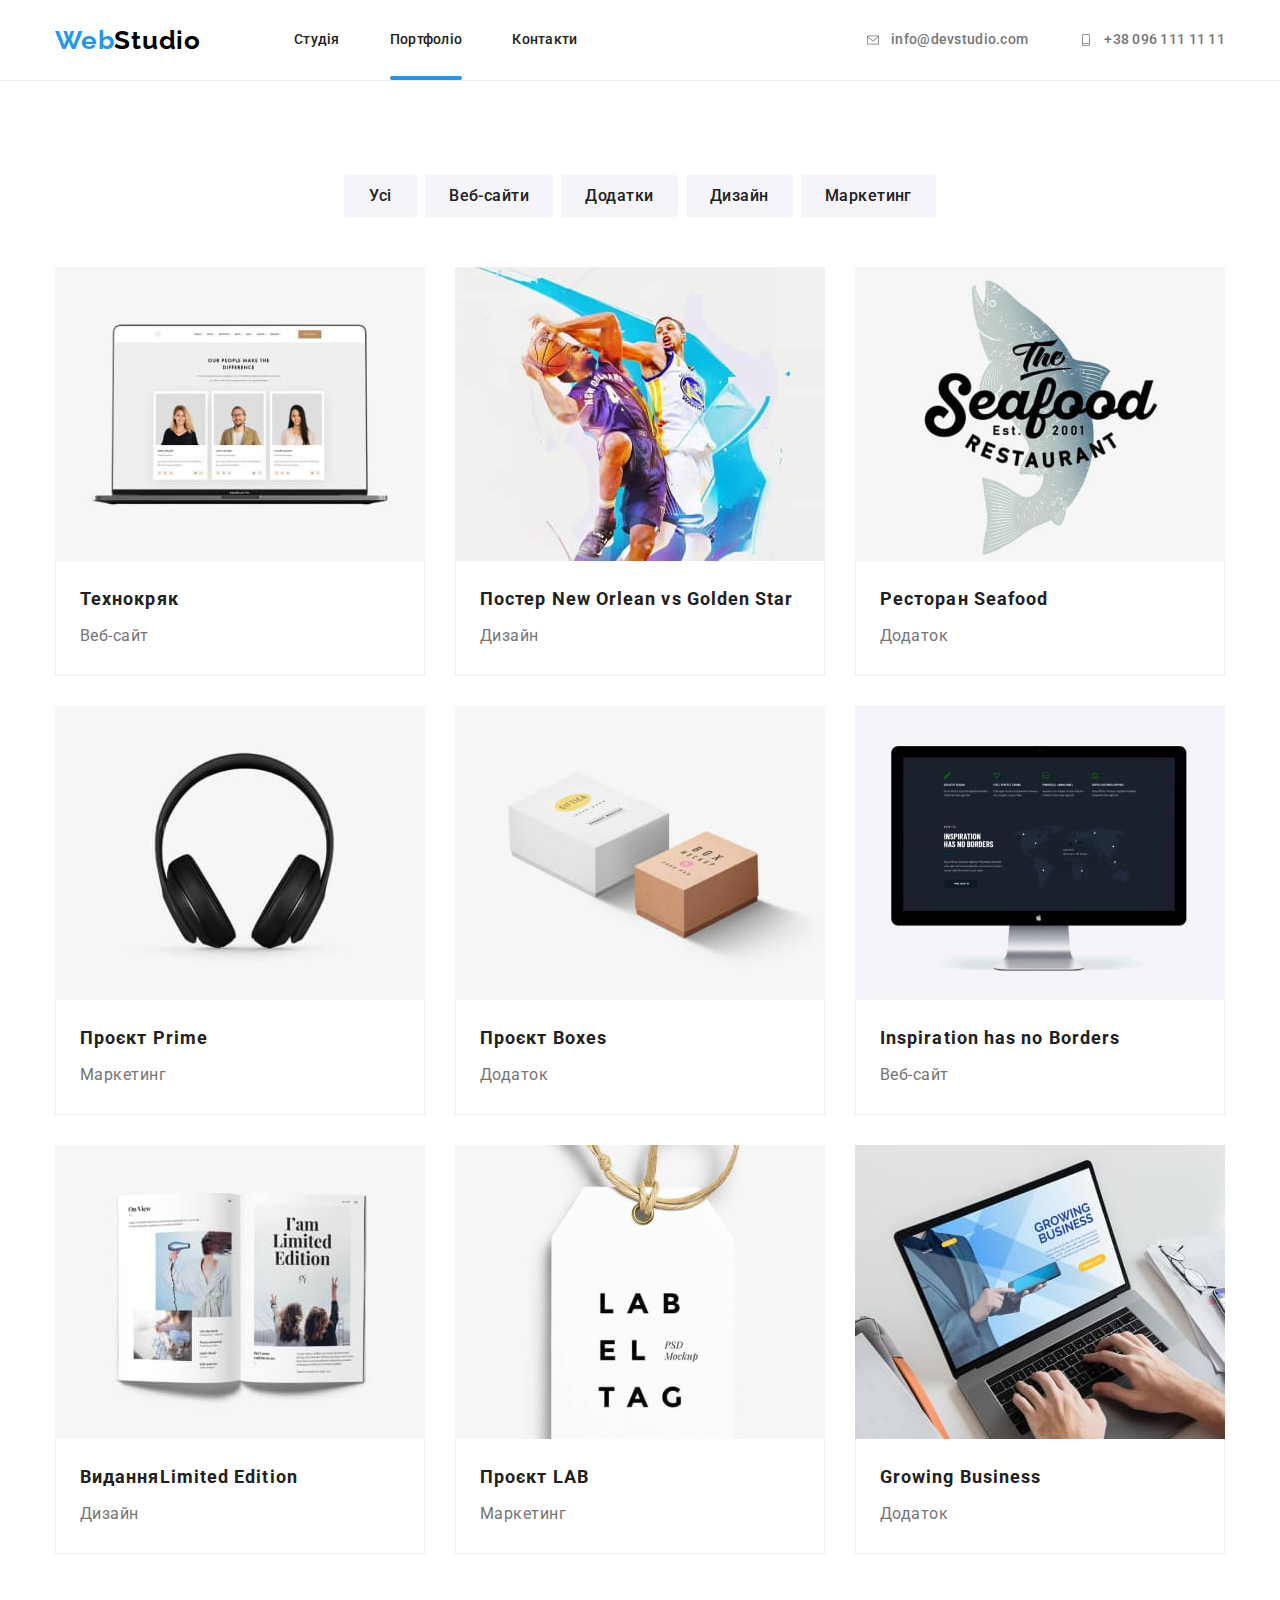
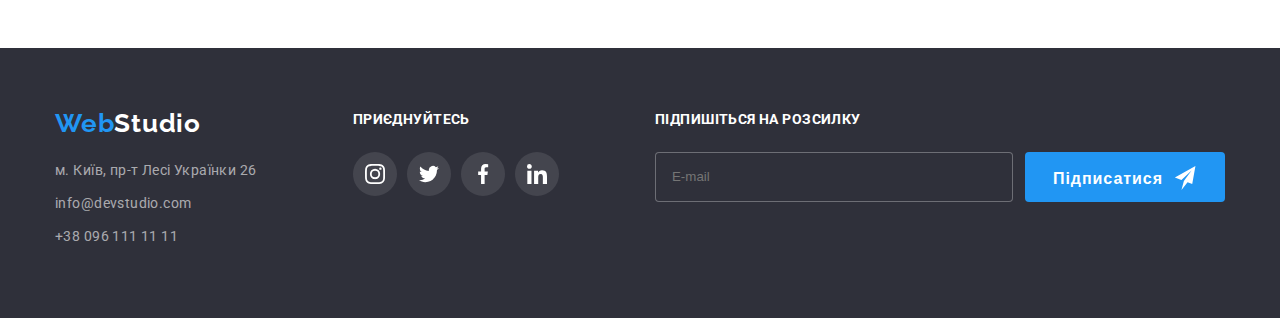
==== portfolio.html @ 29fd527c "HW7_2611" ====
<!DOCTYPE html>
<html lang="en">
  <head>
    <meta charset="UTF-8" />
    <meta http-equiv="X-UA-Compatible" content="IE=edge" />
    <meta name="viewport" content="width=device-width, initial-scale=1.0" />
    <title>Portfolio</title>
    <link rel="preconnect" href="https://fonts.googleapis.com" />
    <link rel="preconnect" href="https://fonts.gstatic.com" crossorigin />
    <link
      href="https://fonts.googleapis.com/css2?family=Raleway:wght@700&family=Roboto:wght@400;500;700;900&display=swap"
      rel="stylesheet"
    />
    <link rel="stylesheet" href="./css/style.css" />
  </head>
  <body>
    <header class="page-header">
      <nav class="container nav">
        <a href="./index.html" class="logoh link"
          ><span class="webh-logo">Web</span><span class="studioh-logo">Studio</span></a
        >
        <ul class="nav-site__list list">
          <li class="nav-site__item">
            <a href="./index.html" class="link">Студія</a>
          </li>
          <li class="nav-site__item">
            <a href=" " class="link current">Портфоліо</a>
          </li>
          <li class="nav-site__item"><a href=" " class="link">Контакти</a></li>
        </ul>

        <ul class="nav-contacts__list list">
          <li class="nav-contacts__item">
            <a href="mailto:info@devstudio.com" class="nav-contacts__link link">
              <svg class="nav-contacts__icon" width="16" height="12">
                <use href="./images/icon.svg#envelope"></use>
              </svg>
              info@devstudio.com
            </a>
          </li>
          <li class="nav-contacts__item">
            <a href="tel:+380961111111" class="nav-contacts__link link">
              <svg class="nav-contacts__icon" width="16" height="12">
                <use href="./images/icon.svg#smartphone"></use>
              </svg>
              +38 096 111 11 11
            </a>
          </li>
        </ul>
      </nav>
    </header>
    <main>
      <!--Portfolio заголовок потом скрыть-->
      <h1 class="visually-hidden">Portfolio</h1>
      <section class="section">
        <div class="container">
          <!-- <div class="filter-button">-->
          <ul class="filter-list list">
            <li class="item"><button type="button" class="button second">Усі</button></li>
            <li class="item"><button type="button" class="button second">Веб-сайти</button></li>
            <li class="item"><button type="button" class="button second">Додатки</button></li>
            <li class="item"><button type="button" class="button second">Дизайн</button></li>
            <li class="item"><button type="button" class="button second">Маркетинг</button></li>
          </ul>
          <!--</div>-->
        </div>

        <!--foto portfolio-->
        <div class="container">
          <ul class="portfolio-list list">
            <li class="item">
              <a href="" class="portfolio-card link">
                <div class="overlay-card">
                  <img
                    class="img-portfolio"
                    src="./images/portfolio/project-1.jpg"
                    alt="Назва сайту"
                    width="370"
                  />
                  <div class="overlay-portfolio">
                    <p class="overlay-text">
                      Lorem ipsum dolor sit amet consectet adipisicing elit. Eius veritatis facere
                      praesentium voluptate repellendus voluptas quas a inventore culpa, illo error
                      vitae, officia corrupti molestias delectus similique. Officia, repellat
                      dolores
                    </p>
                  </div>
                </div>

                <div class="portfolio-content">
                  <h3 class="title">Технокряк</h3>
                  <p class="description">Веб-сайт</p>
                </div>
              </a>
            </li>
            <li class="item">
              <a href="" class="portfolio-card link">
                <div class="overlay-card">
                  <img src="./images/portfolio/project-2.jpg" alt="Назва постеру" width="370" />
                  <div class="overlay-portfolio">
                    <p class="overlay-text">
                      Lorem ipsum dolor sit amet consectet adipisicing elit. Eius veritatis facere
                      praesentium voluptate repellendus voluptas quas a inventore culpa, illo error
                      vitae, officia corrupti molestias delectus similique. Officia, repellat
                      dolores
                    </p>
                  </div>
                </div>
                <div class="portfolio-content">
                  <h3 class="title">Постер <span lang="en">New Orlean vs Golden Star</span></h3>
                  <p class="description">Дизайн</p>
                </div>
              </a>
            </li>
            <li class="item">
              <a href="" class="portfolio-card link">
                <div class="overlay-card">
                  <img src="./images/portfolio/project-3.jpg" alt="Назва ресторану" width="370" />
                  <div class="overlay-portfolio">
                    <p class="overlay-text">
                      Lorem ipsum dolor sit amet consectet adipisicing elit. Eius veritatis facere
                      praesentium voluptate repellendus voluptas quas a inventore culpa, illo error
                      vitae, officia corrupti molestias delectus similique. Officia, repellat
                      dolores
                    </p>
                  </div>
                </div>
                <div class="portfolio-content">
                  <h3 class="title">Ресторан <span lang="en">Seafood</span></h3>
                  <p class="description">Додаток</p>
                </div>
              </a>
            </li>

            <li class="item">
              <a href="" class="portfolio-card link">
                <div class="overlay-card">
                  <img src="./images/portfolio/project-4.jpg" alt="Назва проекту" width="370" />
                  <div class="overlay-portfolio">
                    <p class="overlay-text">
                      Lorem ipsum dolor sit amet consectet adipisicing elit. Eius veritatis facere
                      praesentium voluptate repellendus voluptas quas a inventore culpa, illo error
                      vitae, officia corrupti molestias delectus similique. Officia, repellat
                      dolores
                    </p>
                  </div>
                </div>

                <div class="portfolio-content">
                  <h3 class="title">Проєкт <span lang="en">Prime</span></h3>
                  <p class="description">Маркетинг</p>
                </div>
              </a>
            </li>

            <li class="item">
              <a href="" class="portfolio-card link">
                <div class="overlay-card">
                  <img src="./images/portfolio/project-5.jpg" alt="Назва проекту" width="370" />
                  <div class="overlay-portfolio">
                    <p class="overlay-text">
                      Lorem ipsum dolor sit amet consectet adipisicing elit. Eius veritatis facere
                      praesentium voluptate repellendus voluptas quas a inventore culpa, illo error
                      vitae, officia corrupti molestias delectus similique. Officia, repellat
                      dolores
                    </p>
                  </div>
                </div>

                <div class="portfolio-content">
                  <h3 class="title">Проєкт <span lang="en">Boxes</span></h3>
                  <p class="description">Додаток</p>
                </div>
              </a>
            </li>
            <li class="item">
              <a href="" class="portfolio-card link">
                <div class="overlay-card">
                  <img src="./images/portfolio/project-6.jpg" alt="Назва сайту" width="370" />
                  <div class="overlay-portfolio">
                    <p class="overlay-text">
                      Lorem ipsum dolor sit amet consectet adipisicing elit. Eius veritatis facere
                      praesentium voluptate repellendus voluptas quas a inventore culpa, illo error
                      vitae, officia corrupti molestias delectus similique. Officia, repellat
                      dolores
                    </p>
                  </div>
                </div>

                <div class="portfolio-content">
                  <h3 class="title" lang="en">Inspiration has no Borders</h3>
                  <p class="description">Веб-сайт</p>
                </div>
              </a>
            </li>
            <li class="item">
              <a href="" class="portfolio-card link">
                <div class="overlay-card">
                  <img src="./images/portfolio/project-7.jpg" alt="Назва видання" width="370" />
                  <div class="overlay-portfolio">
                    <p class="overlay-text">
                      Lorem ipsum dolor sit amet consectet adipisicing elit. Eius veritatis facere
                      praesentium voluptate repellendus voluptas quas a inventore culpa, illo error
                      vitae, officia corrupti molestias delectus similique. Officia, repellat
                      dolores
                    </p>
                  </div>
                </div>

                <div class="portfolio-content">
                  <h3 class="title">Видання<span lang="en">Limited Edition</span></h3>
                  <p class="description">Дизайн</p>
                </div>
              </a>
            </li>
            <li class="item">
              <a href="" class="portfolio-card link">
                <div class="overlay-card">
                  <img src="./images/portfolio/project-8.jpg" alt="Назва проекту" width="370" />
                  <div class="overlay-portfolio">
                    <p class="overlay-text">
                      Lorem ipsum dolor sit amet consectet adipisicing elit. Eius veritatis facere
                      praesentium voluptate repellendus voluptas quas a inventore culpa, illo error
                      vitae, officia corrupti molestias delectus similique. Officia, repellat
                      dolores
                    </p>
                  </div>
                </div>

                <div class="portfolio-content">
                  <h3 class="title">Проєкт <span lang="en">LAB</span></h3>
                  <p class="description">Маркетинг</p>
                </div>
              </a>
            </li>
            <li class="item">
              <a href="" class="portfolio-card link">
                <div class="overlay-card">
                  <img src="./images/portfolio/project-9.jpg" alt="Назва додатку" width="370" />
                  <div class="overlay-portfolio">
                    <p class="overlay-text">
                      Lorem ipsum dolor sit amet consectet adipisicing elit. Eius veritatis facere
                      praesentium voluptate repellendus voluptas quas a inventore culpa, illo error
                      vitae, officia corrupti molestias delectus similique. Officia, repellat
                      dolores
                    </p>
                  </div>
                </div>

                <div class="portfolio-content">
                  <h3 class="title" lang="en">Growing Business</h3>
                  <p class="description">Додаток</p>
                </div>
              </a>
            </li>
          </ul>
        </div>
      </section>
    </main>
    <footer class="footer">
      <div class="container footer-info">
        <div class="footer-adr">
          <a href="./index.html" class="logof link">
            <span class="webf-logo">Web</span><span class="studiof-logo">Studio</span></a
          >
          <address>
            <a
              href="https://www.google.com/maps/d/viewer?mid=10uSM3H-mIU3GznYo2szRIEphczw&hl=en_US&ll=50.42732700000001%2C30.538092&z=17"
              target="_blank"
              class="address-footer link"
              rel="noopener noreferrer"
            >
              м. Київ, пр-т Лесі Українки 26</a
            >
            <a href="mailto:info@devstudio.com" class="address-footer link">info@devstudio.com</a>
            <a href="tel:+380961111111" class="address-footer link">+38 096 111 11 11</a>
          </address>
        </div>
        <div class="footer-icon">
          <p class="title">приєднуйтесь</p>
          <div class="team-icon">
            <!--Оформление иконок соцсетей */-->
            <ul class="footer-list-icon list">
              <li>
                <a href="" class="footer-icon-link">
                  <svg class="footer-item-icon">
                    <use href="./images/icon.svg#instagram"></use>
                  </svg>
                </a>
              </li>
              <li>
                <a href="" class="footer-icon-link">
                  <svg class="footer-item-icon">
                    <use href="./images/icon.svg#twitter"></use>
                  </svg>
                </a>
              </li>
              <li>
                <a href="" class="footer-icon-link">
                  <svg class="footer-item-icon">
                    <use href="./images/icon.svg#facebook"></use>
                  </svg>
                </a>
              </li>
              <li>
                <a href="" class="footer-icon-link">
                  <svg class="footer-item-icon">
                    <use href="./images/icon.svg#linkedin"></use>
                  </svg>
                </a>
              </li>
            </ul>
          </div>
        </div>

        <div class="footer-forma">
          <p class="title">підпишіться на розсилку</p>
          <form class="footer-forma-content" name="footer_forma_content">
            <label class="footer-forma-label" for="footer_user_email"></label>
            <input
              class="footer-forma-field"
              type="email"
              name="footer_user_email"
              id="footer_user_email"
              placeholder="E-mail"
            />
            <button type="submit" class="button-footer-forma">
              підписатися<svg class="footer-send-icon" width="24" height="24">
                <use href="./images/icon.svg#icon-send"></use>
              </svg>
            </button>
          </form>
        </div>
      </div>
    </footer>
  </body>
</html>
---- css/style.css ----
/* Колір основнотго тексту  #212121 */
/* Вторинний колір тексту ciрий  #757575*/
/* Тескт Hero Білий  #FFFFFF */
/* Акцент -Голубий #2196F3 */
/* Вторинний білий для футер rgba(255, 255, 255, 0.6); */
/* page background: #F5F5F5 */
/* Section Наша команда #F5F4FA */
/* Section Hero background #2F303A */

:root {
  --primary-text-color: #212121;
  --second-text-color: #757575;
  --primary-white-color: #ffffff;
  --second-white-color: rgba(255, 255, 255, 0.6);
  --accent-text-color: #2196f3;
  --primary-bg-color: #ffffff;
  --second-bg-color: #f5f4fa;
  --background-hf-color: #2f303a;
  --logo-studioh-color: #000000;
  --border-line-color: #ececec;
  --portfolio-list-gap: 30px;
  --card-outline-color: #eeeeee;
  --icon-color: #afb1b8;
  --animation-transform: 250ms cubic-bezier(0.4, 0, 0.2, 1);
}

html {
  box-sizing: border-box;
}

*,
*:before,
*:after {
  box-sizing: inherit;
}

body {
  font-family: Roboto, sans-serif;
  color: var(--primary-text-color);
  margin: 0;
}
h1,
h2,
h3,
h4,
h5,
h6,
ul,
p {
  margin: 0;
}
img {
  display: block;
  max-width: 100%;
  height: auto;
}

.list {
  list-style: none;
  padding: 0;
  margin: 0;
}

.link {
  text-decoration: none;
}
/* Для приховування заголовку */
.visually-hidden {
  position: absolute;
  white-space: nowrap;
  width: 1px;
  height: 1px;
  overflow: hidden;
  border: 0;
  padding: 0;
  clip: rect(0 0 0 0);
  clip-path: inset(50%);
  margin: -1px;
}
.container {
  margin: 0 auto;
  margin-left: auto;
  margin-right: auto;
  margin-top: auto;
  width: 1200px;
  padding-left: 15px;
  padding-right: 15px;
  /*outline: 2px solid green;*/
}

/****** Логотип у хедері******/
.webh-logo {
  color: var(--accent-text-color);
}
.studioh-logo {
  color: var(--logo-studioh-color);
}
.logoh {
  font-family: "Raleway";
  font-weight: 700;
  font-size: 26px;
  line-height: 1.19;
  letter-spacing: 0.03em;
}
.page-header {
  background-color: var(--primary-bg-color);
  border-bottom-width: 1px;
  border-bottom-style: solid;
  border-bottom-color: var(--border-line-color);
}

.nav {
  display: flex;
  align-items: center;
}
/***** Навігація по сайту ******/

.nav-site__item {
  position: relative;
}

.current::after {
  content: " ";
  display: block;
  position: absolute;
  left: 0;
  bottom: 0;
  width: 100%;
  height: 4px;
  background: var(--accent-text-color);
  border-radius: 2px;
}

/* для плавного переходу*
.nav-site__list .link::after {
  content: " ";
  display: block;
  position: absolute;
  left: 50%;
  bottom: 0;
  transform: translateX(-50%) scaleX(0.1);
  width: 100%;
  height: 4px;
  background: #2196f3;
  border-radius: 2px;
  opacity: 0;
  transition: transform var(--anim-fast) opasity var(--anim-fast);
  

.nav-site .link:hover::after,
.nav-site .link:focus::after {
  transform: translateX(-50%) scaleX(1);
  opacity: 1;
}*/

.nav-site__list {
  padding: 0;
  margin: 0;
  display: flex;
  box-sizing: border-box;
  margin-left: 93px;
}

/*
.nav-site__list .item:not(:last-child) {
  box-sizing: border-box;
  margin-right: 50px;
  outline: 1px solid red;z
}*/
.nav-site__item + .nav-site__item {
  margin-left: 50px;
}

.nav-site__list .link {
  display: block;
  padding-top: 32px;
  padding-bottom: 32px;
  color: var(--primary-text-color);
  font-weight: 500;
  font-size: 14px;
  line-height: 1.14;
  letter-spacing: 0.02em;
}

/****** Контакти у хедері ******/

.nav-contacts__list {
  display: flex;
  margin-left: auto;
  justify-content: center;
  align-items: center;
}
.nav-contacts__link {
  margin: 0;
  padding: 0;
  display: flex;
  justify-content: center;
  align-items: center;
  gap: 10px;
}
.nav-contacts__icon {
  fill: var(--second-text-color);
}
.nav-contacts__item + .nav-contacts__item {
  margin-left: 50px;
}
.nav-contacts__link {
  padding-top: 32px;
  padding-bottom: 32px;
  font-weight: 500;
  font-size: 14px;
  line-height: 1.14;
  letter-spacing: 0.02em;
  color: var(--second-text-color);
}

.nav-contacts__link:hover,
.nav-contacts__link:focus {
  color: var(--accent-text-color);
  transition: color var(--animation-transform);
}

/*
.nav .link:hover,
.nav .link:focus {
  color: var(--accent-text-color);
  transition: color var(--animation-transform);
}*/

.nav-contacts__link:hover .nav-contacts__icon,
.nav-contacts__link:focus .nav-contacts__icon {
  fill: var(--accent-text-color);
}
/* section hero */
.hero-section {
  text-align: center;
  padding-bottom: 200px;
  padding-top: 200px;
  background-color: var(--background-hf-color);
}
/*задання фону з градієнтом для hero*/
.hero-section.overlay {
  max-width: 1600px;
  height: 600px;
  margin-left: auto;
  margin-right: auto;
  background-image: linear-gradient(to right, rgba(47, 48, 58, 0.4), rgba(47, 48, 58, 0.4)),
    url("../images/bgn/hero-bgn.jpg");
  background-repeat: no-repeat;
  background-size: cover;
  background-position: center;
  /*outline: 1px solid black;*/
}
.hero-title {
  display: block;
  margin: auto;
  margin-top: 0;
  margin-bottom: 30px;
  width: 696px;
  font-weight: 900;
  font-size: 44px;
  line-height: 1.36;
  letter-spacing: 0.06em;
  text-transform: uppercase;
  color: var(--primary-white-color);
}

/* button */
.button {
  /*font-family: Roboto, sans-serif;*/
  display: block;
  margin: auto;
  font-family: inherit;
  font-size: 16px;
  text-align: center;
  border-color: transparent;
  border-radius: 4px;
  background-color: var(--second-bg-color);
  cursor: pointer;
  /* border: 1px solid transparent;*/
}
/* button in section Hero */
.button.hero-button {
  /* display: block;*/
  text-align: center;
  font-weight: 700;
  line-height: 1.88;
  letter-spacing: 0.06em;
  color: var(--primary-white-color);
  background-color: var(--accent-text-color);
  padding: 10px 32px;
  min-width: 216px;
}
/* fiter (buttons) for page Portfolio*/

/* Section  */
.section {
  padding-top: 94px;
  padding-bottom: 94px;
  /*border: 2px solid tomato;*/
}

.section.no-padding {
  padding-bottom: 0;
}
.section-title {
  margin-top: 0;
  margin-bottom: 50px;
  font-weight: 700;
  font-size: 36px;
  line-height: 1.167;
  text-align: center;
  letter-spacing: 0.03em;
}
/* features особливості рішень*/

.features-list {
  display: flex;
  gap: 30px;
}
.features-list > .item {
  flex-basis: 270px;
}

.features-list .title {
  margin-top: 0;
  margin-bottom: 10px;
  font-weight: 700;
  font-size: 14px;
  line-height: 1.14;
  letter-spacing: 0.03em;
  text-transform: uppercase;
}
.features-list .description {
  font-size: 14px;
  line-height: 1.7;
  color: var(--second-text-color);
  letter-spacing: 0.03em;
}

.features-list .thumb {
  background-color: var(--second-bg-color);
  border-radius: 4px;
  text-align: center;
  margin-bottom: 30px;
}

/* work Чим ми займаємось .work .title {}*/
.work-list {
  display: flex;
  gap: 30px;
}
.work-list > .item {
  flex-basis: 370px;
}
.work-list .item {
  position: relative;
}
.work-description {
  position: absolute;
  display: block;
  bottom: 0;
  left: 0;
  width: 100%;
  height: 70px;
  padding: 27px;
  font-size: 14px;
  font-weight: 700;
  line-height: calc(16 / 14);
  text-align: center;
  text-transform: uppercase;
  background-color: rgba(47, 48, 58, 0.8);
  color: var(--primary-white-color);
}
/* team команда фон Наша Команда*/
.section.cards-team {
  background-color: var(--second-bg-color);
  text-align: center;
}
.team-list {
  display: flex;
  gap: 30px;
}
.team-list > .item {
  flex-basis: 270px;
}

.team-info {
  padding-top: 30px;
  padding-bottom: 30px;
  border-bottom-left-radius: 4px;
  border-bottom-right-radius: 4px;
  border-top: none;
  box-shadow: 0 4px 4px rgba(0, 0, 0, 0.25);
}
.team-content {
  text-align: center;
}
.team-content .title {
  padding-bottom: 10px;
}
.team-list .title {
  font-weight: 500;
  font-size: 16px;
  line-height: 1.19;
  letter-spacing: 0.03em;
  text-align: center;
}
.team-list .description {
  font-weight: 400;
  font-size: 16px;
  line-height: 1.19;
  letter-spacing: 0.03em;
  color: var(--second-text-color);
}
.team-list .item {
  background-color: var(--primary-white-color);
}
/* оформлення іконок соцмереж*/
.team-icon {
  margin-top: 16px;
}
.team-list-icon.list {
  display: flex;
  justify-content: center;
  gap: 10px;
}
.team-icon-link {
  display: flex;
  justify-content: center;
  align-items: center;
  background-color: var(--primary-bg-color);
  border-radius: 50%;
  width: 44px;
  height: 44px;
  cursor: pointer;
  transition: background-color var(--animation-transform);
}

.team-item-icon {
  width: 20px;
  height: 20px;
  fill: var(--icon-color);
  transition: fill var(--animation-transform);
}

.team-icon-link:hover,
.team-icon-link:focus {
  background-color: var(--accent-text-color);
}
.team-icon-link:hover .team-item-icon,
.team-icon-link:focus .team-item-icon {
  fill: var(--primary-white-color);
  /*transition: fill var(--animation-transform);*/
}

/* Clients icon*/
.clients-list-icon.list {
  display: flex;
  justify-content: center;
  gap: 30px;
}
/*
.clients-list-icon > .item {
  margin-top: 50px;
  border: 1px solid var(--icon-color);
  border-radius: 4px;
}*/

.clients-icon-link {
  display: flex;
  justify-content: center;
  align-items: center;
  border: 1px solid var(--icon-color);
  border-radius: 4px;
  width: 170px;
  height: 92px;
  cursor: pointer;
  transition: border var(--animation-transform);
}
.clients-item-icon {
  width: 106px;
  height: 60px;
  fill: var(--icon-color);
  transition: fill var(--animation-transform);
}

.clients-icon-link:hover,
.clients-icon-link:focus {
  border: 1px solid var(--accent-text-color);
}

.clients-icon-link:hover .clients-item-icon,
.clients-icon-link:focus .clients-item-icon {
  fill: var(--accent-text-color);
  /*transition: fill var(--animation-transform);*/
}
/* page Portfolio */

/* fiter (buttons) for page Portfolio*/
.filter-list {
  display: flex;
  justify-content: center;
  margin-bottom: 50px;
}

.filter-list .item + .item {
  margin-left: 8px;
}

.button.second {
  padding: 6px 22px;
  min-width: 73px;
  font-weight: 500;
  line-height: 1.63;
  letter-spacing: 0.03em;
  color: var(--primary-text-color);
  transition: color var(--animation-transform), background-color var(--animation-transform),
    box-shadow var(--animation-transform);
}
.button.second:hover,
.button.second:focus {
  color: var(--primary-white-color);
  background-color: var(--accent-text-color);
  box-shadow: 0 2px 2px rgba(0, 0, 0, 0.12), 0 1px 2px rgba(0, 0, 0, 0.08),
    0 3px 1px rgba(0, 0, 0, 0.1);
  /*transition: color var(--animation-transform);
  transition: box-shadow var(--animation-transform);
  transition: background-color var(--animation-transform);*/
}

.portfolio-list {
  padding: 0;
  margin: 0;
  display: flex;
  flex-wrap: wrap;

  margin-top: calc(-1 * var(--portfolio-list-gap));
  margin-left: calc(-1 * var(--portfolio-list-gap));
}
.portfolio-list > .item {
  flex-basis: calc(100% / 3 -var(--portfolio-list-gap));

  margin-top: var(--portfolio-list-gap);
  margin-left: var(--portfolio-list-gap);
}

.portfolio-list .title {
  font-weight: 700;
  font-size: 18px;
  line-height: 2;
  letter-spacing: 0.06em;
  color: var(--primary-text-color);
}
.portfolio-list .description {
  margin-top: 4px;
  font-size: 16px;
  line-height: calc(30 / 16);
  letter-spacing: 0.03em;
  color: var(--second-text-color);
}

.portfolio-content {
  padding-top: 20px;
  padding-bottom: 24px;
  padding-left: 24px;
  border: 1px solid var(--card-outline-color);
  border-top: none;
  transition: box-shadow var(--animation-transform);
}

.portfolio-card:hover .portfolio-content,
.portfolio-card:focus .portfolio-content {
  box-shadow: 0 4px 4px rgba(0, 0, 0, 0.12);
  /* transition: box-shadow var(--animation-transform);*/
}

.item .overlay-card {
  position: relative;
  overflow: hidden;
}
.overlay-portfolio {
  position: absolute;
  top: 0;
  left: 0;
  transform: translateY(100%);

  width: 100%;
  height: 100%;
  display: flex;
  align-items: center;
  padding-left: 24px;
  padding-right: 24px;
  padding-top: 63px;
  padding-bottom: 63px;
  font-weight: 400;
  font-size: 18px;
  line-height: calc(28 / 18);
  color: var(--primary-white-color);
  background-color: rgba(33, 150, 243, 0.9);
  backdrop-filter: blur(3px);
  transition: transform var(--animation-transform);
  user-select: none;
}

.portfolio-list .item:hover .overlay-portfolio {
  transform: translateY(0);
  /*transition: transform var(--animation-transform);*/
}

/******footer******/

.footer {
  background-color: var(--background-hf-color);
  padding-top: 60px;
  padding-bottom: 60px;
}
.logof.link {
  display: block;
  margin-bottom: 20px;
  font-family: "Raleway";
  font-weight: 700;
  font-size: 26px;
  line-height: 1.19;
  letter-spacing: 0.03em;
}
/* логотип у футері*/
.webf-logo {
  color: var(--accent-text-color);
}
.studiof-logo {
  color: var(--primary-white-color);
}

.address-footer {
  display: block;
  margin-bottom: 9px;
  font-style: normal;
  font-size: 14px;
  line-height: 1.71;
  letter-spacing: 0.03em;
  color: var(--primary-white-color);
}

.address-footer.link {
  color: var(--second-white-color);
  transition: color var(--animation-transform);
}

.address-footer.link:hover,
.address-footer.link:focus {
  color: var(--accent-text-color);
  /*transition: color var(--animation-transform);*/
}

.address-footer.link:hover .nav_contacts__list-icon,
.address-footer.link:focus .nav_contacts__list-icon {
  fill: var(--accent-text-color);
  /*transition: fill var(--animation-transform);*/
}

.container.footer-info {
  display: flex;
  justify-content: space-between;
}

/*
.footer-icon {
  margin-left: 70px;
}*/

.footer-form-label {
  color: var(--primary-white-color);
}

.footer-icon .title {
  font-style: normal;
  font-size: 14px;
  font-weight: 700;
  line-height: 1.71;
  letter-spacing: 0.03em;
  color: var(--primary-white-color);
  text-transform: uppercase;
  margin-bottom: 20px;
}

.footer-list-icon.list {
  display: flex;
  justify-content: center;
  gap: 10px;
}
.footer-icon-link {
  display: flex;
  justify-content: center;
  align-items: center;
  background-color: rgba(255, 255, 255, 0.1);
  border-radius: 50%;
  width: 44px;
  height: 44px;
  cursor: pointer;
  transition: background-color var(--animation-transform);
}

.footer-item-icon {
  width: 20px;
  height: 20px;
  fill: var(--primary-white-color);
  transition: fill var(--animation-transform);
}

.footer-icon-link:hover,
.footer-icon-link:focus {
  background-color: var(--accent-text-color);
}
.footer-icon-link:hover .team-item-icon,
.footer-icon-link:focus .team-item-icon {
  fill: var(--primary-white-color);
  /*transition: fill var(--animation-transform);*/
}

/*** footer -forma ****/

.footer-forma {
  width: 570px;
}

.footer-forma-content {
  display: flex;
  margin: 0;
  padding: 0;
}

.footer-forma .title {
  font-style: normal;
  font-size: 14px;
  font-weight: 700;
  line-height: 1.71;
  letter-spacing: 0.03em;
  color: var(--primary-white-color);
  text-transform: uppercase;
  margin-bottom: 20px;
}

.footer-forma-field {
  padding: 0;
  margin-right: 12px;
  width: 358px;
  height: 50px;
  padding-left: 16px;
  background-color: var(--background-hf-color);
  border: 1px solid rgba(255, 255, 255, 0.3);
  color: rgba(255, 255, 255, 0.6);
  border-radius: 4px;
}

.button-footer-forma {
  /*position: relative;*/
  padding: 0;
  width: 200px;
  height: 50px;
  font-weight: 700;
  font-size: 16px;
  line-height: calc(30 / 16);
  color: var(--primary-white-color);
  text-transform: capitalize;
  background-color: var(--accent-text-color);
  border: transparent;
  border-radius: 4px;
  letter-spacing: 0.06em;
  cursor: pointer;
}

.footer-send-icon {
  margin-left: 10px;
  transform: translate(0, 25%);
  fill: var(--primary-white-color);
}
/*********************/
/* modal window*/

.backdrop {
  position: fixed;
  top: 0;
  left: 0;
  width: 100%;
  height: 100%;
  background-color: rgba(0, 0, 0, 0.2);
  backdrop-filter: blur(2px);
  opacity: 1;
  transition: opacity var(--animation-transform), visibility var(--animation-transform);
}
.backdrop.is-hidden {
  opacity: 0;
  visibility: hidden;
  pointer-events: none;
}

.modal {
  position: absolute;
  top: 50%;
  left: 50%;
  width: 528px;
  /*min-height: 581px;*/
  background-color: #ffffff;
  border-radius: 4px;
  box-shadow: 0 4px 4px rgba(0, 0, 0, 0.25);
  transform: translate(-50%, -50%) scale(1);
  transition: box-shadow var(--animation-transform), transform var(--animation-transform);
}

.backdrop.is-hidden .modal {
  transform: translate(-50%, -50%) scale(0.5);
  box-shadow: 0 4px 4px rgba(0, 0, 0, 0.25);
  transition: box-shadow var(--animation-transform), transform var(--animation-transform);
}

.modal-btn {
  position: absolute;
  top: 8px;
  right: 8px;
  padding: 0;
  margin: 0;
  display: inline-flex;
  align-items: center;
  justify-content: center;
  width: 30px;
  height: 30px;
  border-radius: 50%;
  background-color: transparent;
  border: 1px solid rgba(0, 0, 0, 0.1);
  cursor: pointer;
}

.modal-btn:focus .modal-icon-btn,
.modal-btn:hover .modal-icon-btn {
  fill: var(--accent-text-color);
  transition: fill var(--animation-transform);
}

.modal-icon {
  fill: var(--logo-studioh-color);
}

.modal-strong-text {
  display: block;
  padding-top: 40px;
  text-align: center;
  color: var(--primary-text-color);
  font-weight: 700;
  font-size: 20px;
  line-height: calc(23.44 / 20);
  margin-bottom: 10px;
}

.modal-form {
  padding-left: 40px;
  padding-right: 40px;
}

.modal-form-group {
  display: block;
}

.modal-form-message {
  display: block;
  padding-left: 16px;
  padding-top: 12px;
  font-size: 12px;
  line-height: calc(14.06 / 12);
}

.modal-form-label {
  display: block;
  margin-top: 10px;
  margin-bottom: 4px;
  font-weight: 400;
  font-size: 12px;
  font-weight: 400;
  line-height: calc(16.06 / 14);
  color: var(--second-text-color);
}

.modal-form-wrapper {
  position: relative;
}
.modal-form-icon {
  position: absolute;
  top: 0;
  left: 0;
  left: 12px;
  transform: translateY(50%);
  cursor: pointer;
}

.modal-form-field {
  width: 100%;
  height: 40px;
  padding-left: 42px;
  border: 1px solid rgba(33, 33, 33, 0.2);
  border-radius: 4px;
  outline: 1px solid transparent;
  outline-offset: -1px;
  transition: outline var(--animation-transform), box-shadow var(--animation-transform);
  cursor: pointer;
}

.modal-form-field:hover,
.modal-form-field:focus {
  outline-color: var(--accent-text-color);
  box-shadow: 0 4px 4px rgba(0, 0, 0, 0.25);
}

/*** при фокусе на инпут сменить fill (цвет) иконки***/

.modal-form-field:hover + .modal-form-icon,
.modal-form-field:focus + .modal-form-icon {
  fill: var(--accent-text-color);
}

.modal-form-message {
  width: 448px;
  font-weight: 400;
  font-size: 12px;
  font-weight: 400;
  font-size: 12px;
  color: rgba(117, 117, 117, 0.5);
  border: 1px solid rgba(33, 33, 33, 0.2);
  border-radius: 4px;
  outline: 1px solid transparent;
  text-shadow: 0 4px 4px rgba(0, 0, 0, 0.25);
  transition: outline var(--animation-transform), box-shadow var(--animation-transform);
  cursor: pointer;
}

.modal-form-message:hover,
.modal-form-message:focus {
  outline-color: var(--accent-text-color);
  text-shadow: 0 4px 4px rgba(0, 0, 0, 0.25);
  box-shadow: 0 4px 4px rgba(0, 0, 0, 0.25);
}

.modal-user-agreement {
  display: flex;
  margin: auto;
  gap: 8.38px;
  width: 425px;
  align-items: center;
  margin-top: 20px;
  margin-bottom: 30px;
}

.modal-form-checkbox {
  appearance: none;
  width: 16px;
  height: 15px;
  outline: 2px solid transparent;
  outline-offset: -2px;
  border: 2px solid var(--logo-studioh-color);
  border-radius: 4px;
  background-position: center;
  background-repeat: no-repeat;
  background-size: 0;
  transition: background-size var(--animation-transform),
    background-color var(--animation-transform), outline var(--animation-transform);
}

.modal-form-checkbox:checked {
  border: 2px solid var(--accent-text-color);
  background-color: var(--accent-text-color);
  background-size: 11px 8px;
  background-image: url("data:image/svg+xml,%3Csvg width='13' height='10' viewBox='0 0 13 10' fill='none' xmlns='http://www.w3.org/2000/svg'%3E%3Cpath d='M1.95703 4.75166L1.88825 4.68604L1.81923 4.75141L0.93123 5.59258L0.854858 5.66492L0.930974 5.73753L4.42671 9.07236L4.49574 9.1382L4.56476 9.07236L12.069 1.91352L12.1449 1.84116L12.069 1.76881L11.1873 0.927644L11.1183 0.861826L11.0493 0.927611L4.49577 7.17353L1.95703 4.75166Z' fill='white' stroke='white' stroke-width='0.2'/%3E%3C/svg%3E%0A");
}

.user-agreement-text {
  font-weight: 400;
  font-size: 14px;
  line-height: calc(24 / 14);
  color: var(--second-text-color);
}

.user-condition-link {
  color: var(--accent-text-color);
}

.form-modal-button {
  display: block;
  margin: auto;
  margin-bottom: 40px;
  width: 200px;
  height: 50px;
  font-weight: 700;
  font-size: 16px;
  line-height: calc(30 / 16);
  color: var(--primary-white-color);
  background-color: var(--accent-text-color);
  border: transparent;
  border-radius: 4px;
  box-shadow: 0 4px 4px rgba(0, 0, 0, 0.25);
  cursor: pointer;
}
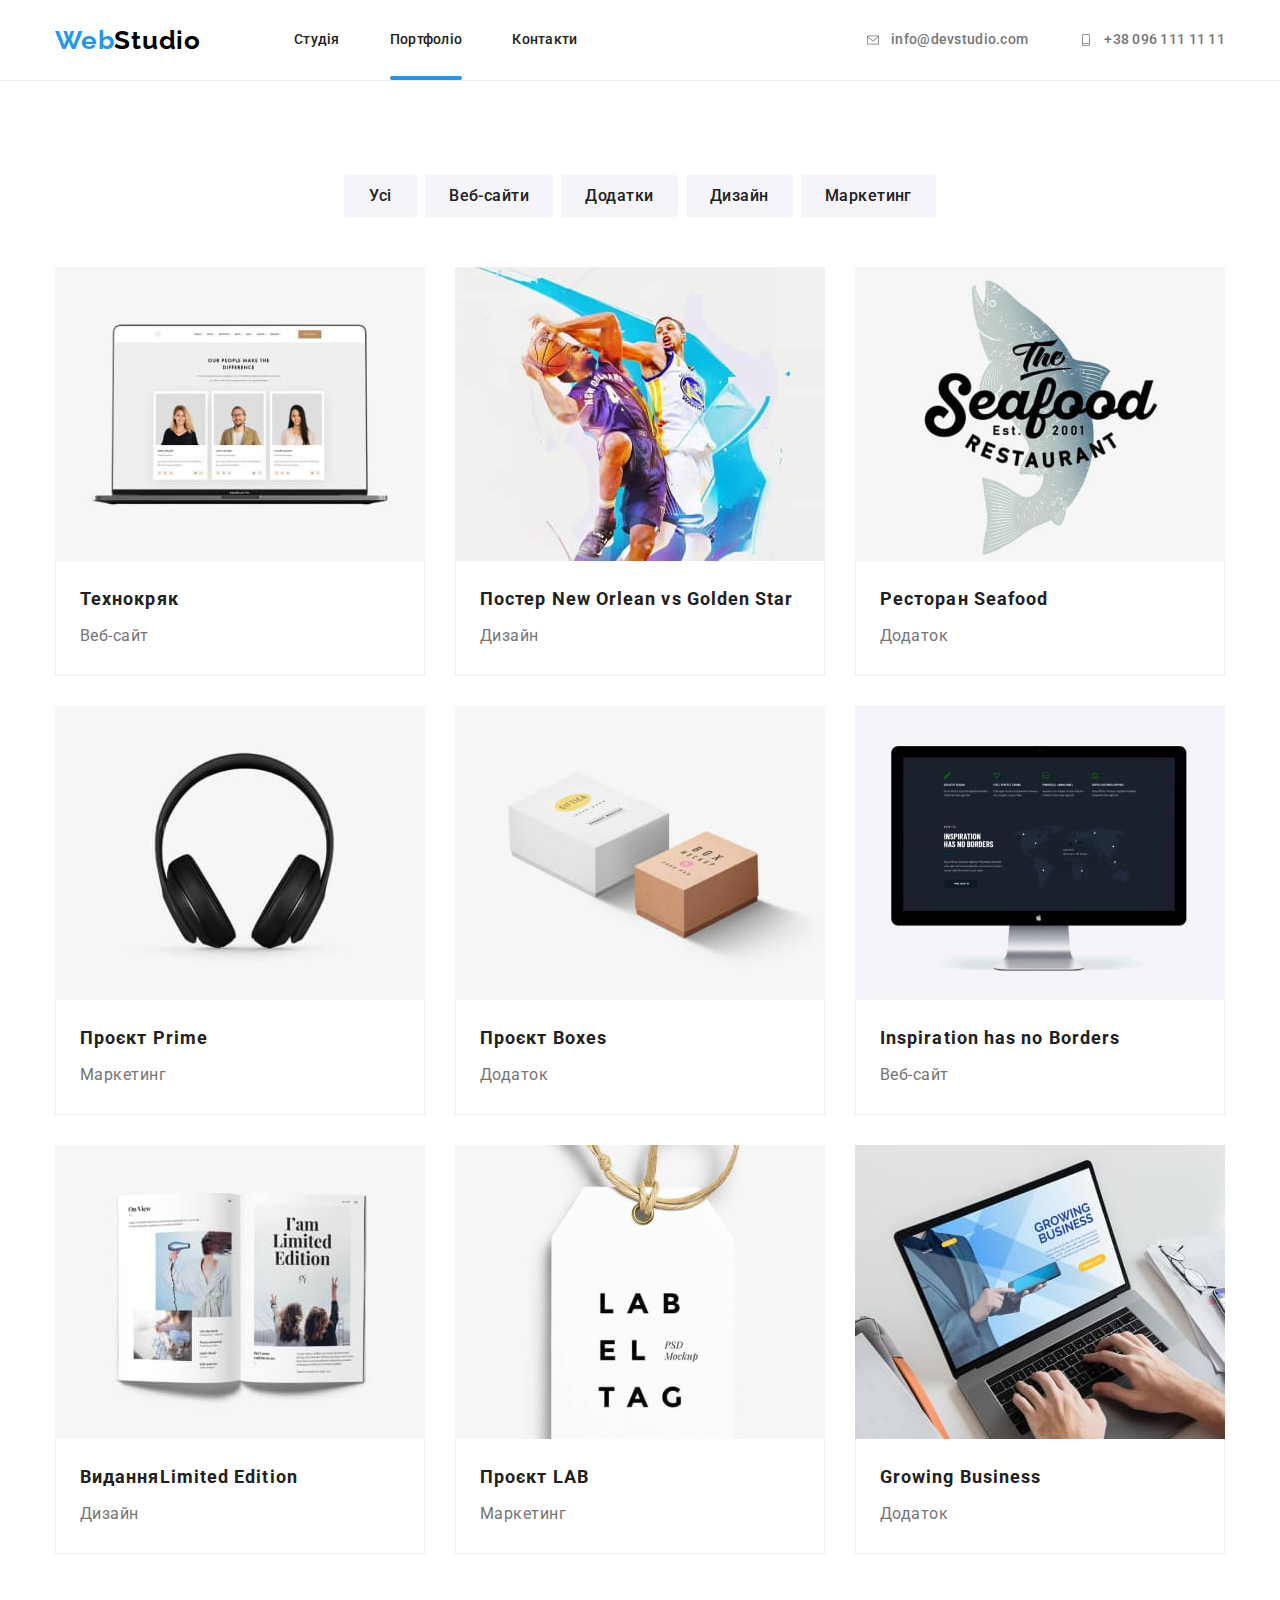
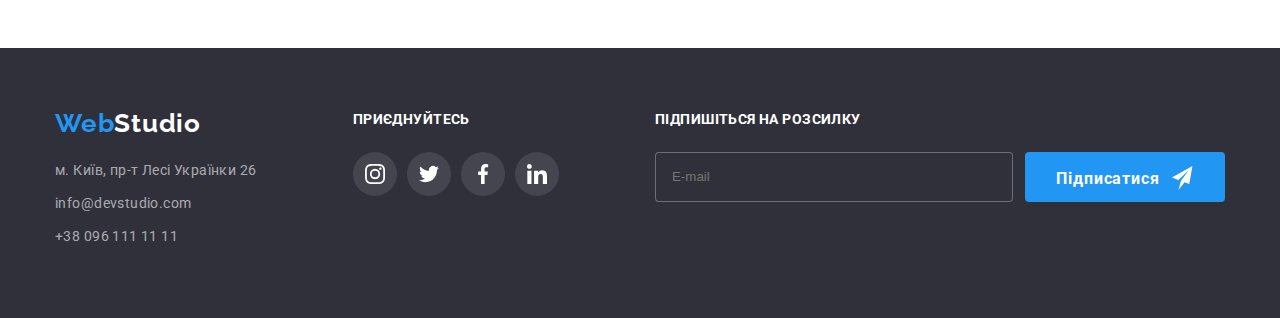
==== commit 0722baa4: "YW07_2911_17:23" ====
--- a/portfolio.html
+++ b/portfolio.html
@@ -14,22 +14,23 @@
     <link rel="stylesheet" href="./css/style.css" />
   </head>
   <body>
-    <header class="page-header">
+    <header class="header">
       <nav class="container nav">
-        <a href="./index.html" class="logoh link"
-          ><span class="webh-logo">Web</span><span class="studioh-logo">Studio</span></a
-        >
-        <ul class="nav-site__list list">
+        <a href="./index.html" class="logo link">Web<span class="logo logo--dark">Studio</span></a>
+
+        <ul class="nav-site list">
           <li class="nav-site__item">
-            <a href="./index.html" class="link">Студія</a>
+            <a href="./index.html" class="nav-site__link link">Студія</a>
           </li>
           <li class="nav-site__item">
-            <a href=" " class="link current">Портфоліо</a>
-          </li>
-          <li class="nav-site__item"><a href=" " class="link">Контакти</a></li>
+            <a href="" class="nav-site__link link current">Портфоліо</a>
+          </li>
+          <li class="nav-site__item">
+            <a href=" " class="nav-site__link link">Контакти</a>
+          </li>
         </ul>
 
-        <ul class="nav-contacts__list list">
+        <ul class="nav-contacts list">
           <li class="nav-contacts__item">
             <a href="mailto:info@devstudio.com" class="nav-contacts__link link">
               <svg class="nav-contacts__icon" width="16" height="12">
@@ -257,54 +258,60 @@
         </div>
       </section>
     </main>
+
+    <!-- footer -->
     <footer class="footer">
       <div class="container footer-info">
-        <div class="footer-adr">
-          <a href="./index.html" class="logof link">
-            <span class="webf-logo">Web</span><span class="studiof-logo">Studio</span></a
+        <address class="address-footer">
+          <a href="./index.html" class="logo address-footer__logo link"
+            >Web<span class="logo logo--white">Studio</span></a
           >
-          <address>
-            <a
-              href="https://www.google.com/maps/d/viewer?mid=10uSM3H-mIU3GznYo2szRIEphczw&hl=en_US&ll=50.42732700000001%2C30.538092&z=17"
-              target="_blank"
-              class="address-footer link"
-              rel="noopener noreferrer"
-            >
-              м. Київ, пр-т Лесі Українки 26</a
-            >
-            <a href="mailto:info@devstudio.com" class="address-footer link">info@devstudio.com</a>
-            <a href="tel:+380961111111" class="address-footer link">+38 096 111 11 11</a>
-          </address>
-        </div>
+          <!----->
+          <!--<address>-->
+          <a
+            href="https://www.google.com/maps/d/viewer?mid=10uSM3H-mIU3GznYo2szRIEphczw&hl=en_US&ll=50.42732700000001%2C30.538092&z=17"
+            target="_blank"
+            class="address-footer__link link"
+            rel="noopener noreferrer"
+          >
+            м. Київ, пр-т Лесі Українки 26</a
+          >
+          <a href="mailto:info@devstudio.com" class="address-footer__link link"
+            >info@devstudio.com</a
+          >
+          <a href="tel:+380961111111" class="address-footer__link link">+38 096 111 11 11</a>
+        </address>
+        <!--</div>-->
+
         <div class="footer-icon">
-          <p class="title">приєднуйтесь</p>
-          <div class="team-icon">
+          <p class="footer-icon__title">приєднуйтесь</p>
+          <div class="footer-icon-div">
             <!--Оформление иконок соцсетей */-->
-            <ul class="footer-list-icon list">
+            <ul class="social-icon list">
               <li>
-                <a href="" class="footer-icon-link">
-                  <svg class="footer-item-icon">
+                <a href="" class="social-icon__link social-icon__link--footer-bcg">
+                  <svg class="footer-icon__svg">
                     <use href="./images/icon.svg#instagram"></use>
                   </svg>
                 </a>
               </li>
               <li>
-                <a href="" class="footer-icon-link">
-                  <svg class="footer-item-icon">
+                <a href="" class="social-icon__link social-icon__link--footer-bcg">
+                  <svg class="footer-icon__svg">
                     <use href="./images/icon.svg#twitter"></use>
                   </svg>
                 </a>
               </li>
               <li>
-                <a href="" class="footer-icon-link">
-                  <svg class="footer-item-icon">
+                <a href="" class="social-icon__link social-icon__link--footer-bcg">
+                  <svg class="footer-icon__svg">
                     <use href="./images/icon.svg#facebook"></use>
                   </svg>
                 </a>
               </li>
               <li>
-                <a href="" class="footer-icon-link">
-                  <svg class="footer-item-icon">
+                <a href="" class="social-icon__link social-icon__link--footer-bcg">
+                  <svg class="footer-icon__svg">
                     <use href="./images/icon.svg#linkedin"></use>
                   </svg>
                 </a>
@@ -314,18 +321,18 @@
         </div>
 
         <div class="footer-forma">
-          <p class="title">підпишіться на розсилку</p>
-          <form class="footer-forma-content" name="footer_forma_content">
+          <p class="footer-forma__title">підпишіться на розсилку</p>
+          <form class="footer-forma__content" name="footer_forma_content">
             <label class="footer-forma-label" for="footer_user_email"></label>
             <input
-              class="footer-forma-field"
+              class="footer-forma__field"
               type="email"
               name="footer_user_email"
               id="footer_user_email"
               placeholder="E-mail"
             />
-            <button type="submit" class="button-footer-forma">
-              підписатися<svg class="footer-send-icon" width="24" height="24">
+            <button type="submit" class="button button--footer-forma">
+              підписатися<svg class="footer-forma__send-icon" width="24" height="24">
                 <use href="./images/icon.svg#icon-send"></use>
               </svg>
             </button>
--- a/css/style.css
+++ b/css/style.css
@@ -64,6 +64,8 @@
 .link {
   text-decoration: none;
 }
+
+/*******************************************************************************************************************************************/
 /* Для приховування заголовку */
 .visually-hidden {
   position: absolute;
@@ -85,40 +87,89 @@
   width: 1200px;
   padding-left: 15px;
   padding-right: 15px;
-  /*outline: 2px solid green;*/
-}
-
-/****** Логотип у хедері******/
-.webh-logo {
-  color: var(--accent-text-color);
-}
-.studioh-logo {
-  color: var(--logo-studioh-color);
-}
-.logoh {
+}
+
+/* Section  */
+.section {
+  padding-top: 94px;
+  padding-bottom: 94px;
+}
+.section.no-padding {
+  padding-bottom: 0;
+}
+.section-title {
+  margin-top: 0;
+  margin-bottom: 50px;
+  font-weight: 700;
+  font-size: 36px;
+  line-height: 1.167;
+  text-align: center;
+  letter-spacing: 0.03em;
+}
+
+/* Логотип у header and footer */
+.logo {
   font-family: "Raleway";
   font-weight: 700;
   font-size: 26px;
   line-height: 1.19;
   letter-spacing: 0.03em;
-}
-.page-header {
+  color: var(--accent-text-color);
+}
+
+/* button */
+.button {
+  display: block;
+  margin: auto;
+  font-family: inherit;
+  font-size: 16px;
+  text-align: center;
+  border-color: transparent;
+  border-radius: 4px;
+  background-color: var(--second-bg-color);
+  letter-spacing: 0.06em;
+  cursor: pointer;
+}
+
+/* іконки соцмереж для cards-team і для footer - відмінність у background */
+
+.social-icon {
+  display: flex;
+  justify-content: center;
+  gap: 10px;
+}
+.social-icon__link {
+  display: flex;
+  justify-content: center;
+  align-items: center;
+  border-radius: 50%;
+  width: 44px;
+  height: 44px;
+  cursor: pointer;
+  transition: background-color var(--animation-transform);
+}
+
+/**************************************************************************************************************************/
+
+/******* header*****/
+.header {
   background-color: var(--primary-bg-color);
   border-bottom-width: 1px;
   border-bottom-style: solid;
   border-bottom-color: var(--border-line-color);
 }
-
 .nav {
   display: flex;
   align-items: center;
 }
+/****** Логотип у хедері - колip для studio  ******/
+.logo--dark {
+  color: var(--logo-studioh-color);
+}
 /***** Навігація по сайту ******/
-
 .nav-site__item {
   position: relative;
 }
-
 .current::after {
   content: " ";
   display: block;
@@ -131,29 +182,7 @@
   border-radius: 2px;
 }
 
-/* для плавного переходу*
-.nav-site__list .link::after {
-  content: " ";
-  display: block;
-  position: absolute;
-  left: 50%;
-  bottom: 0;
-  transform: translateX(-50%) scaleX(0.1);
-  width: 100%;
-  height: 4px;
-  background: #2196f3;
-  border-radius: 2px;
-  opacity: 0;
-  transition: transform var(--anim-fast) opasity var(--anim-fast);
-  
-
-.nav-site .link:hover::after,
-.nav-site .link:focus::after {
-  transform: translateX(-50%) scaleX(1);
-  opacity: 1;
-}*/
-
-.nav-site__list {
+.nav-site {
   padding: 0;
   margin: 0;
   display: flex;
@@ -161,17 +190,11 @@
   margin-left: 93px;
 }
 
-/*
-.nav-site__list .item:not(:last-child) {
-  box-sizing: border-box;
-  margin-right: 50px;
-  outline: 1px solid red;z
-}*/
 .nav-site__item + .nav-site__item {
   margin-left: 50px;
 }
 
-.nav-site__list .link {
+.nav-site__link {
   display: block;
   padding-top: 32px;
   padding-bottom: 32px;
@@ -184,7 +207,7 @@
 
 /****** Контакти у хедері ******/
 
-.nav-contacts__list {
+.nav-contacts {
   display: flex;
   margin-left: auto;
   justify-content: center;
@@ -214,31 +237,29 @@
   color: var(--second-text-color);
 }
 
+.nav-site__link:hover,
+.nav-site__link:focus {
+  color: var(--accent-text-color);
+  transition: color var(--animation-transform);
+}
 .nav-contacts__link:hover,
 .nav-contacts__link:focus {
   color: var(--accent-text-color);
   transition: color var(--animation-transform);
 }
-
-/*
-.nav .link:hover,
-.nav .link:focus {
-  color: var(--accent-text-color);
-  transition: color var(--animation-transform);
-}*/
-
 .nav-contacts__link:hover .nav-contacts__icon,
 .nav-contacts__link:focus .nav-contacts__icon {
   fill: var(--accent-text-color);
 }
-/* section hero */
+
+/*************** section hero ********************/
 .hero-section {
   text-align: center;
   padding-bottom: 200px;
   padding-top: 200px;
   background-color: var(--background-hf-color);
 }
-/*задання фону з градієнтом для hero*/
+/************задання фону з градієнтом для hero**********/
 .hero-section.overlay {
   max-width: 1600px;
   height: 600px;
@@ -265,23 +286,8 @@
   color: var(--primary-white-color);
 }
 
-/* button */
-.button {
-  /*font-family: Roboto, sans-serif;*/
-  display: block;
-  margin: auto;
-  font-family: inherit;
-  font-size: 16px;
-  text-align: center;
-  border-color: transparent;
-  border-radius: 4px;
-  background-color: var(--second-bg-color);
-  cursor: pointer;
-  /* border: 1px solid transparent;*/
-}
 /* button in section Hero */
-.button.hero-button {
-  /* display: block;*/
+.button--hero {
   text-align: center;
   font-weight: 700;
   line-height: 1.88;
@@ -291,38 +297,16 @@
   padding: 10px 32px;
   min-width: 216px;
 }
-/* fiter (buttons) for page Portfolio*/
-
-/* Section  */
-.section {
-  padding-top: 94px;
-  padding-bottom: 94px;
-  /*border: 2px solid tomato;*/
-}
-
-.section.no-padding {
-  padding-bottom: 0;
-}
-.section-title {
-  margin-top: 0;
-  margin-bottom: 50px;
-  font-weight: 700;
-  font-size: 36px;
-  line-height: 1.167;
-  text-align: center;
-  letter-spacing: 0.03em;
-}
+
 /* features особливості рішень*/
-
 .features-list {
   display: flex;
   gap: 30px;
 }
-.features-list > .item {
+.features-list__item {
   flex-basis: 270px;
 }
-
-.features-list .title {
+.features-content__title {
   margin-top: 0;
   margin-bottom: 10px;
   font-weight: 700;
@@ -331,14 +315,13 @@
   letter-spacing: 0.03em;
   text-transform: uppercase;
 }
-.features-list .description {
+.features-content__description {
   font-size: 14px;
   line-height: 1.7;
   color: var(--second-text-color);
   letter-spacing: 0.03em;
 }
-
-.features-list .thumb {
+.features-thumb {
   background-color: var(--second-bg-color);
   border-radius: 4px;
   text-align: center;
@@ -350,13 +333,12 @@
   display: flex;
   gap: 30px;
 }
-.work-list > .item {
+
+.work-list__item {
   flex-basis: 370px;
-}
-.work-list .item {
   position: relative;
 }
-.work-description {
+.work-list__description {
   position: absolute;
   display: block;
   bottom: 0;
@@ -372,20 +354,23 @@
   background-color: rgba(47, 48, 58, 0.8);
   color: var(--primary-white-color);
 }
+
 /* team команда фон Наша Команда*/
-.section.cards-team {
+.cards-team {
   background-color: var(--second-bg-color);
   text-align: center;
 }
-.team-list {
+.cards-team-list {
   display: flex;
   gap: 30px;
 }
-.team-list > .item {
+.cards-team-list__item {
   flex-basis: 270px;
+  background-color: var(--primary-white-color);
 }
 
 .team-info {
+  display: block;
   padding-top: 30px;
   padding-bottom: 30px;
   border-bottom-left-radius: 4px;
@@ -394,80 +379,53 @@
   box-shadow: 0 4px 4px rgba(0, 0, 0, 0.25);
 }
 .team-content {
+  margin-bottom: 16px;
   text-align: center;
 }
-.team-content .title {
+
+.team-content__title {
   padding-bottom: 10px;
-}
-.team-list .title {
   font-weight: 500;
   font-size: 16px;
   line-height: 1.19;
   letter-spacing: 0.03em;
   text-align: center;
 }
-.team-list .description {
+.team-content__description {
   font-weight: 400;
   font-size: 16px;
   line-height: 1.19;
   letter-spacing: 0.03em;
   color: var(--second-text-color);
 }
-.team-list .item {
-  background-color: var(--primary-white-color);
-}
-/* оформлення іконок соцмереж*/
-.team-icon {
-  margin-top: 16px;
-}
-.team-list-icon.list {
-  display: flex;
-  justify-content: center;
-  gap: 10px;
-}
-.team-icon-link {
-  display: flex;
-  justify-content: center;
-  align-items: center;
+
+/* оформлення basground  іконок соцмереж for cards team*/
+.social-icon__link--bcg {
   background-color: var(--primary-bg-color);
-  border-radius: 50%;
-  width: 44px;
-  height: 44px;
-  cursor: pointer;
-  transition: background-color var(--animation-transform);
-}
-
-.team-item-icon {
+}
+.social-icon__item {
   width: 20px;
   height: 20px;
   fill: var(--icon-color);
   transition: fill var(--animation-transform);
 }
-
-.team-icon-link:hover,
-.team-icon-link:focus {
+.social-icon__link:hover,
+.social-icon__link:focus {
   background-color: var(--accent-text-color);
 }
-.team-icon-link:hover .team-item-icon,
-.team-icon-link:focus .team-item-icon {
+.social-icon__link:hover .social-icon__item,
+.social-icon__link:focus .social-icon__item {
   fill: var(--primary-white-color);
-  /*transition: fill var(--animation-transform);*/
-}
-
-/* Clients icon*/
-.clients-list-icon.list {
+}
+
+/************************** Clients icon********************/
+.clients-icon {
   display: flex;
   justify-content: center;
   gap: 30px;
 }
-/*
-.clients-list-icon > .item {
-  margin-top: 50px;
-  border: 1px solid var(--icon-color);
-  border-radius: 4px;
-}*/
-
-.clients-icon-link {
+
+.clients-icon__link {
   display: flex;
   justify-content: center;
   align-items: center;
@@ -478,32 +436,28 @@
   cursor: pointer;
   transition: border var(--animation-transform);
 }
-.clients-item-icon {
+.clients-icon__svg {
   width: 106px;
   height: 60px;
   fill: var(--icon-color);
   transition: fill var(--animation-transform);
 }
-
-.clients-icon-link:hover,
-.clients-icon-link:focus {
+.clients-icon__link:hover,
+.clients-icon__link:focus {
   border: 1px solid var(--accent-text-color);
 }
-
-.clients-icon-link:hover .clients-item-icon,
-.clients-icon-link:focus .clients-item-icon {
+.clients-icon__link:hover .clients-icon__svg,
+.clients-icon__link:focus .clients-icon__svg {
   fill: var(--accent-text-color);
-  /*transition: fill var(--animation-transform);*/
-}
+}
+
 /* page Portfolio */
-
 /* fiter (buttons) for page Portfolio*/
 .filter-list {
   display: flex;
   justify-content: center;
   margin-bottom: 50px;
 }
-
 .filter-list .item + .item {
   margin-left: 8px;
 }
@@ -524,9 +478,6 @@
   background-color: var(--accent-text-color);
   box-shadow: 0 2px 2px rgba(0, 0, 0, 0.12), 0 1px 2px rgba(0, 0, 0, 0.08),
     0 3px 1px rgba(0, 0, 0, 0.1);
-  /*transition: color var(--animation-transform);
-  transition: box-shadow var(--animation-transform);
-  transition: background-color var(--animation-transform);*/
 }
 
 .portfolio-list {
@@ -615,24 +566,22 @@
   padding-top: 60px;
   padding-bottom: 60px;
 }
-.logof.link {
+
+.footer-info {
+  display: flex;
+  justify-content: space-between;
+}
+/***** логотип у футері - перевизначення блоку logo ,кольору Studio****/
+.address-footer__logo {
   display: block;
   margin-bottom: 20px;
-  font-family: "Raleway";
-  font-weight: 700;
-  font-size: 26px;
-  line-height: 1.19;
-  letter-spacing: 0.03em;
-}
-/* логотип у футері*/
-.webf-logo {
-  color: var(--accent-text-color);
-}
-.studiof-logo {
-  color: var(--primary-white-color);
-}
-
-.address-footer {
+  font-style: normal;
+}
+.logo--white {
+  color: var(--primary-white-color);
+}
+
+.address-footer__link {
   display: block;
   margin-bottom: 9px;
   font-style: normal;
@@ -642,38 +591,24 @@
   color: var(--primary-white-color);
 }
 
-.address-footer.link {
+.address-footer__link {
   color: var(--second-white-color);
   transition: color var(--animation-transform);
 }
 
-.address-footer.link:hover,
-.address-footer.link:focus {
+.address-footer__link:hover,
+.address-footer__link:focus {
   color: var(--accent-text-color);
-  /*transition: color var(--animation-transform);*/
-}
-
-.address-footer.link:hover .nav_contacts__list-icon,
-.address-footer.link:focus .nav_contacts__list-icon {
+}
+
+/*
+.address-footer__link:hover .nav_contacts__list-icon,
+.address-footer__link:focus .nav_contacts__list-icon {
   fill: var(--accent-text-color);
+  
+}
   /*transition: fill var(--animation-transform);*/
-}
-
-.container.footer-info {
-  display: flex;
-  justify-content: space-between;
-}
-
-/*
-.footer-icon {
-  margin-left: 70px;
-}*/
-
-.footer-form-label {
-  color: var(--primary-white-color);
-}
-
-.footer-icon .title {
+.footer-icon__title {
   font-style: normal;
   font-size: 14px;
   font-weight: 700;
@@ -683,54 +618,32 @@
   text-transform: uppercase;
   margin-bottom: 20px;
 }
-
-.footer-list-icon.list {
-  display: flex;
-  justify-content: center;
-  gap: 10px;
-}
-.footer-icon-link {
-  display: flex;
-  justify-content: center;
-  align-items: center;
+/**оформлення basground  іконок соцмереж for footer**/
+.social-icon__link--footer-bcg {
   background-color: rgba(255, 255, 255, 0.1);
-  border-radius: 50%;
-  width: 44px;
-  height: 44px;
-  cursor: pointer;
-  transition: background-color var(--animation-transform);
-}
-
-.footer-item-icon {
+}
+.footer-icon__svg {
   width: 20px;
   height: 20px;
   fill: var(--primary-white-color);
   transition: fill var(--animation-transform);
 }
-
-.footer-icon-link:hover,
-.footer-icon-link:focus {
+.social-icon__link:hover,
+.social-icon__link:focus {
   background-color: var(--accent-text-color);
 }
-.footer-icon-link:hover .team-item-icon,
-.footer-icon-link:focus .team-item-icon {
-  fill: var(--primary-white-color);
-  /*transition: fill var(--animation-transform);*/
-}
 
 /*** footer -forma ****/
-
 .footer-forma {
   width: 570px;
 }
-
-.footer-forma-content {
+.footer-forma__content {
   display: flex;
   margin: 0;
   padding: 0;
 }
 
-.footer-forma .title {
+.footer-forma__title {
   font-style: normal;
   font-size: 14px;
   font-weight: 700;
@@ -741,7 +654,7 @@
   margin-bottom: 20px;
 }
 
-.footer-forma-field {
+.footer-forma__field {
   padding: 0;
   margin-right: 12px;
   width: 358px;
@@ -753,24 +666,19 @@
   border-radius: 4px;
 }
 
-.button-footer-forma {
-  /*position: relative;*/
+/* button--footer*/
+.button--footer-forma {
   padding: 0;
   width: 200px;
   height: 50px;
   font-weight: 700;
-  font-size: 16px;
   line-height: calc(30 / 16);
   color: var(--primary-white-color);
   text-transform: capitalize;
   background-color: var(--accent-text-color);
-  border: transparent;
-  border-radius: 4px;
-  letter-spacing: 0.06em;
-  cursor: pointer;
-}
-
-.footer-send-icon {
+}
+
+.footer-forma__send-icon {
   margin-left: 10px;
   transform: translate(0, 25%);
   fill: var(--primary-white-color);
@@ -977,7 +885,6 @@
   line-height: calc(24 / 14);
   color: var(--second-text-color);
 }
-
 .user-condition-link {
   color: var(--accent-text-color);
 }
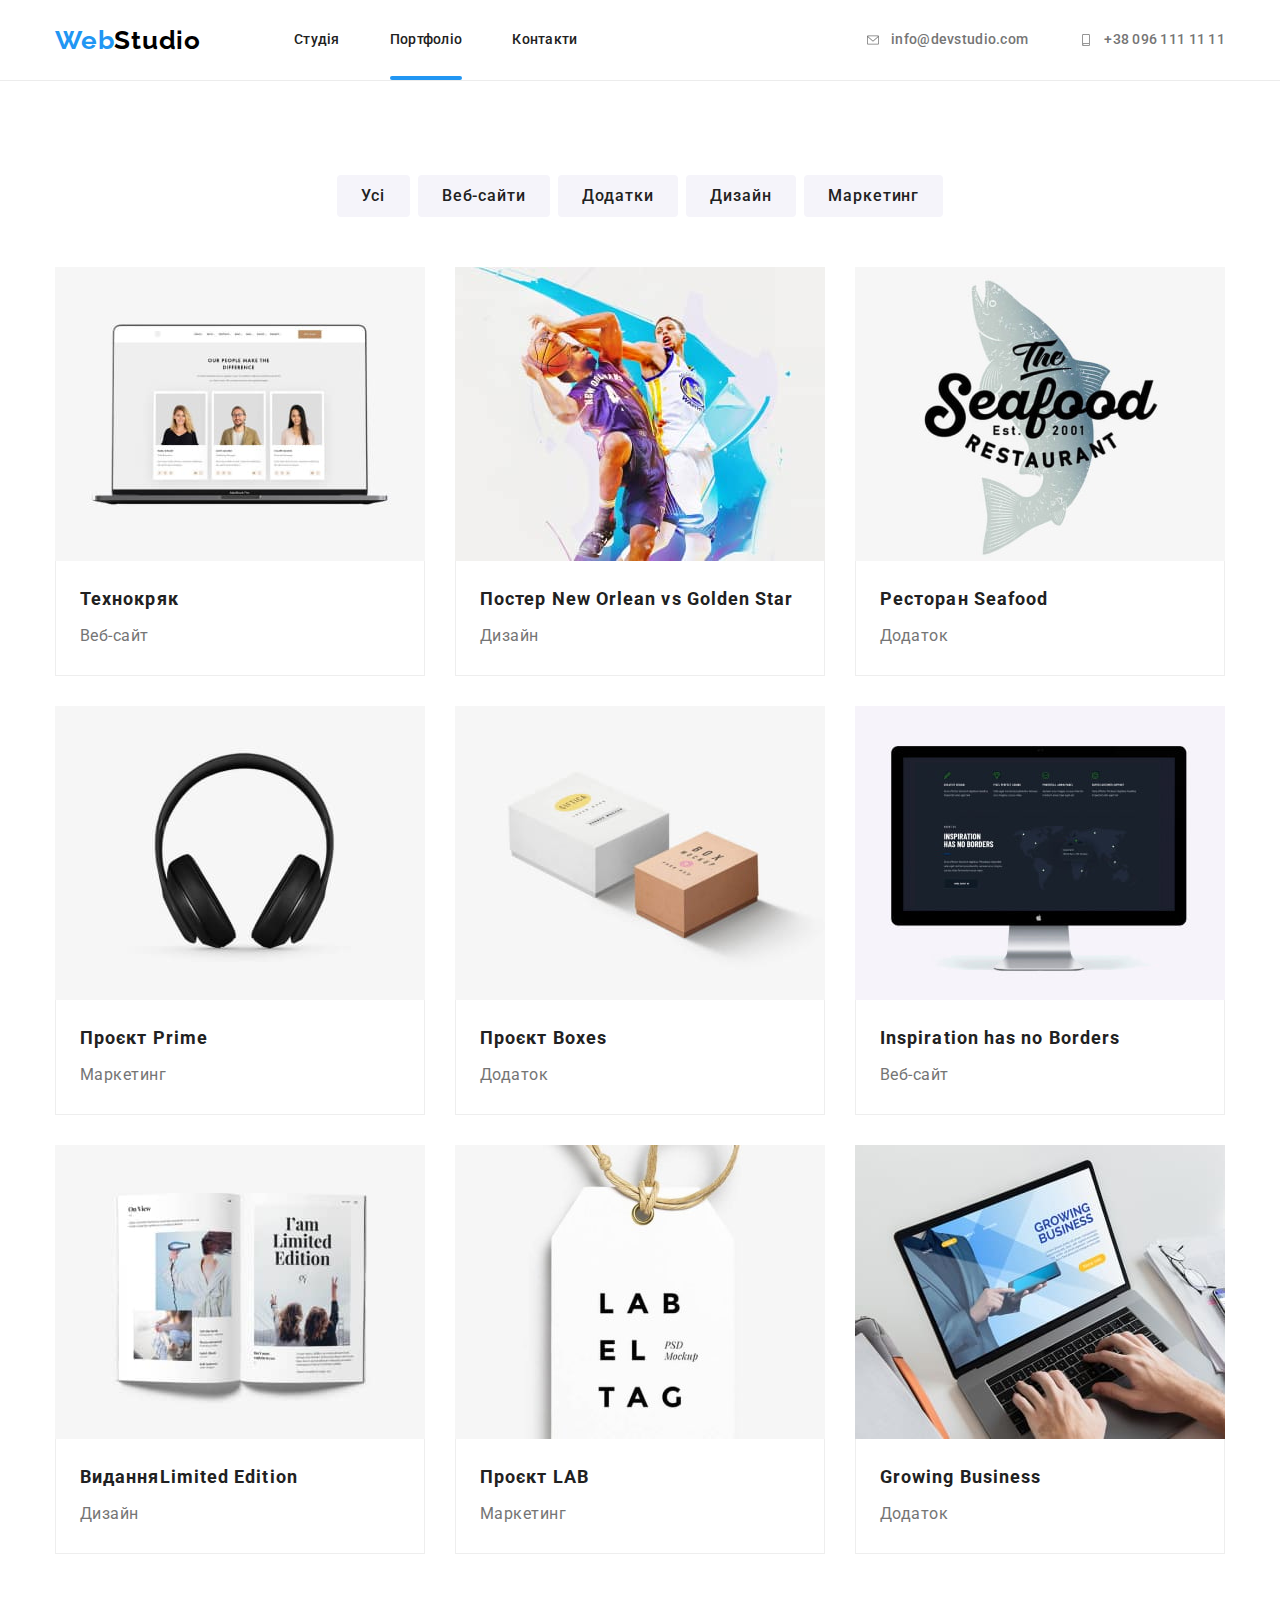
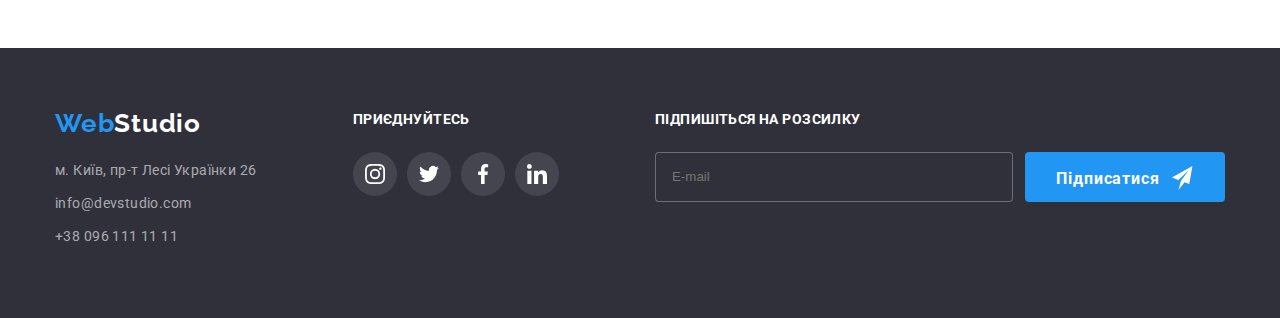
==== commit db445999: "HW07_3011" ====
--- a/portfolio.html
+++ b/portfolio.html
@@ -57,11 +57,21 @@
         <div class="container">
           <!-- <div class="filter-button">-->
           <ul class="filter-list list">
-            <li class="item"><button type="button" class="button second">Усі</button></li>
-            <li class="item"><button type="button" class="button second">Веб-сайти</button></li>
-            <li class="item"><button type="button" class="button second">Додатки</button></li>
-            <li class="item"><button type="button" class="button second">Дизайн</button></li>
-            <li class="item"><button type="button" class="button second">Маркетинг</button></li>
+            <li class="filter-list__item">
+              <button type="button" class="button button--portfolio">Усі</button>
+            </li>
+            <li class="filter-list__item">
+              <button type="button" class="button button--portfolio">Веб-сайти</button>
+            </li>
+            <li class="filter-list__item">
+              <button type="button" class="button button--portfolio">Додатки</button>
+            </li>
+            <li class="filter-list__item">
+              <button type="button" class="button button--portfolio">Дизайн</button>
+            </li>
+            <li class="filter-list__item">
+              <button type="button" class="button button--portfolio">Маркетинг</button>
+            </li>
           </ul>
           <!--</div>-->
         </div>
@@ -69,8 +79,8 @@
         <!--foto portfolio-->
         <div class="container">
           <ul class="portfolio-list list">
-            <li class="item">
-              <a href="" class="portfolio-card link">
+            <li class="portfolio-list__item">
+              <a href="" class="portfolio-list__link link">
                 <div class="overlay-card">
                   <img
                     class="img-portfolio"
@@ -89,13 +99,13 @@
                 </div>
 
                 <div class="portfolio-content">
-                  <h3 class="title">Технокряк</h3>
-                  <p class="description">Веб-сайт</p>
-                </div>
-              </a>
-            </li>
-            <li class="item">
-              <a href="" class="portfolio-card link">
+                  <h3 class="portfolio-content__title">Технокряк</h3>
+                  <p class="portfolio-content__description">Веб-сайт</p>
+                </div>
+              </a>
+            </li>
+            <li class="portfolio-list__item">
+              <a href="" class="portfolio-list__link link">
                 <div class="overlay-card">
                   <img src="./images/portfolio/project-2.jpg" alt="Назва постеру" width="370" />
                   <div class="overlay-portfolio">
@@ -108,13 +118,15 @@
                   </div>
                 </div>
                 <div class="portfolio-content">
-                  <h3 class="title">Постер <span lang="en">New Orlean vs Golden Star</span></h3>
-                  <p class="description">Дизайн</p>
-                </div>
-              </a>
-            </li>
-            <li class="item">
-              <a href="" class="portfolio-card link">
+                  <h3 class="portfolio-content__title">
+                    Постер <span lang="en">New Orlean vs Golden Star</span>
+                  </h3>
+                  <p class="portfolio-content__description">Дизайн</p>
+                </div>
+              </a>
+            </li>
+            <li class="portfolio-list__item">
+              <a href="" class="portfolio-list__link link">
                 <div class="overlay-card">
                   <img src="./images/portfolio/project-3.jpg" alt="Назва ресторану" width="370" />
                   <div class="overlay-portfolio">
@@ -127,14 +139,14 @@
                   </div>
                 </div>
                 <div class="portfolio-content">
-                  <h3 class="title">Ресторан <span lang="en">Seafood</span></h3>
-                  <p class="description">Додаток</p>
-                </div>
-              </a>
-            </li>
-
-            <li class="item">
-              <a href="" class="portfolio-card link">
+                  <h3 class="portfolio-content__title">Ресторан <span lang="en">Seafood</span></h3>
+                  <p class="portfolio-content__description">Додаток</p>
+                </div>
+              </a>
+            </li>
+
+            <li class="portfolio-list__item">
+              <a href="" class="portfolio-list__link link">
                 <div class="overlay-card">
                   <img src="./images/portfolio/project-4.jpg" alt="Назва проекту" width="370" />
                   <div class="overlay-portfolio">
@@ -148,14 +160,14 @@
                 </div>
 
                 <div class="portfolio-content">
-                  <h3 class="title">Проєкт <span lang="en">Prime</span></h3>
-                  <p class="description">Маркетинг</p>
-                </div>
-              </a>
-            </li>
-
-            <li class="item">
-              <a href="" class="portfolio-card link">
+                  <h3 class="portfolio-content__title">Проєкт <span lang="en">Prime</span></h3>
+                  <p class="portfolio-content__description">Маркетинг</p>
+                </div>
+              </a>
+            </li>
+
+            <li class="portfolio-list__item">
+              <a href="" class="portfolio-list__link link">
                 <div class="overlay-card">
                   <img src="./images/portfolio/project-5.jpg" alt="Назва проекту" width="370" />
                   <div class="overlay-portfolio">
@@ -169,13 +181,13 @@
                 </div>
 
                 <div class="portfolio-content">
-                  <h3 class="title">Проєкт <span lang="en">Boxes</span></h3>
-                  <p class="description">Додаток</p>
-                </div>
-              </a>
-            </li>
-            <li class="item">
-              <a href="" class="portfolio-card link">
+                  <h3 class="portfolio-content__title">Проєкт <span lang="en">Boxes</span></h3>
+                  <p class="portfolio-content__description">Додаток</p>
+                </div>
+              </a>
+            </li>
+            <li class="portfolio-list__item">
+              <a href="" class="portfolio-list__link link">
                 <div class="overlay-card">
                   <img src="./images/portfolio/project-6.jpg" alt="Назва сайту" width="370" />
                   <div class="overlay-portfolio">
@@ -189,13 +201,13 @@
                 </div>
 
                 <div class="portfolio-content">
-                  <h3 class="title" lang="en">Inspiration has no Borders</h3>
-                  <p class="description">Веб-сайт</p>
-                </div>
-              </a>
-            </li>
-            <li class="item">
-              <a href="" class="portfolio-card link">
+                  <h3 class="portfolio-content__title" lang="en">Inspiration has no Borders</h3>
+                  <p class="portfolio-content__description">Веб-сайт</p>
+                </div>
+              </a>
+            </li>
+            <li class="portfolio-list__item">
+              <a href="" class="portfolio-list__link link">
                 <div class="overlay-card">
                   <img src="./images/portfolio/project-7.jpg" alt="Назва видання" width="370" />
                   <div class="overlay-portfolio">
@@ -209,13 +221,15 @@
                 </div>
 
                 <div class="portfolio-content">
-                  <h3 class="title">Видання<span lang="en">Limited Edition</span></h3>
-                  <p class="description">Дизайн</p>
-                </div>
-              </a>
-            </li>
-            <li class="item">
-              <a href="" class="portfolio-card link">
+                  <h3 class="portfolio-content__title">
+                    Видання<span lang="en">Limited Edition</span>
+                  </h3>
+                  <p class="portfolio-content__description">Дизайн</p>
+                </div>
+              </a>
+            </li>
+            <li class="portfolio-list__item">
+              <a href="" class="portfolio-list__link link">
                 <div class="overlay-card">
                   <img src="./images/portfolio/project-8.jpg" alt="Назва проекту" width="370" />
                   <div class="overlay-portfolio">
@@ -229,13 +243,13 @@
                 </div>
 
                 <div class="portfolio-content">
-                  <h3 class="title">Проєкт <span lang="en">LAB</span></h3>
-                  <p class="description">Маркетинг</p>
-                </div>
-              </a>
-            </li>
-            <li class="item">
-              <a href="" class="portfolio-card link">
+                  <h3 class="portfolio-content__title">Проєкт <span lang="en">LAB</span></h3>
+                  <p class="portfolio-content__description">Маркетинг</p>
+                </div>
+              </a>
+            </li>
+            <li class="portfolio-list__item">
+              <a href="" class="portfolio-list__link link">
                 <div class="overlay-card">
                   <img src="./images/portfolio/project-9.jpg" alt="Назва додатку" width="370" />
                   <div class="overlay-portfolio">
@@ -249,8 +263,8 @@
                 </div>
 
                 <div class="portfolio-content">
-                  <h3 class="title" lang="en">Growing Business</h3>
-                  <p class="description">Додаток</p>
+                  <h3 class="portfolio-content__title" lang="en">Growing Business</h3>
+                  <p class="portfolio-content__description">Додаток</p>
                 </div>
               </a>
             </li>
--- a/css/style.css
+++ b/css/style.css
@@ -452,28 +452,28 @@
 }
 
 /* page Portfolio */
+
 /* fiter (buttons) for page Portfolio*/
 .filter-list {
   display: flex;
   justify-content: center;
   margin-bottom: 50px;
 }
-.filter-list .item + .item {
+.filter-list__item + .filter-list__item {
   margin-left: 8px;
 }
 
-.button.second {
+.button--portfolio {
   padding: 6px 22px;
   min-width: 73px;
   font-weight: 500;
   line-height: 1.63;
-  letter-spacing: 0.03em;
   color: var(--primary-text-color);
   transition: color var(--animation-transform), background-color var(--animation-transform),
     box-shadow var(--animation-transform);
 }
-.button.second:hover,
-.button.second:focus {
+.button--portfolio:hover,
+.button--portfolio:focus {
   color: var(--primary-white-color);
   background-color: var(--accent-text-color);
   box-shadow: 0 2px 2px rgba(0, 0, 0, 0.12), 0 1px 2px rgba(0, 0, 0, 0.08),
@@ -489,26 +489,11 @@
   margin-top: calc(-1 * var(--portfolio-list-gap));
   margin-left: calc(-1 * var(--portfolio-list-gap));
 }
-.portfolio-list > .item {
+.portfolio-list__item {
   flex-basis: calc(100% / 3 -var(--portfolio-list-gap));
 
   margin-top: var(--portfolio-list-gap);
   margin-left: var(--portfolio-list-gap);
-}
-
-.portfolio-list .title {
-  font-weight: 700;
-  font-size: 18px;
-  line-height: 2;
-  letter-spacing: 0.06em;
-  color: var(--primary-text-color);
-}
-.portfolio-list .description {
-  margin-top: 4px;
-  font-size: 16px;
-  line-height: calc(30 / 16);
-  letter-spacing: 0.03em;
-  color: var(--second-text-color);
 }
 
 .portfolio-content {
@@ -519,14 +504,28 @@
   border-top: none;
   transition: box-shadow var(--animation-transform);
 }
-
-.portfolio-card:hover .portfolio-content,
-.portfolio-card:focus .portfolio-content {
+.portfolio-content__title {
+  font-weight: 700;
+  font-size: 18px;
+  line-height: 2;
+  letter-spacing: 0.06em;
+  color: var(--primary-text-color);
+}
+.portfolio-content__description {
+  margin-top: 4px;
+  font-size: 16px;
+  line-height: calc(30 / 16);
+  letter-spacing: 0.03em;
+  color: var(--second-text-color);
+}
+
+.portfolio-list__link:hover .portfolio-content,
+.portfolio-list__link:focus .portfolio-content {
   box-shadow: 0 4px 4px rgba(0, 0, 0, 0.12);
   /* transition: box-shadow var(--animation-transform);*/
 }
 
-.item .overlay-card {
+.overlay-card {
   position: relative;
   overflow: hidden;
 }
@@ -554,7 +553,7 @@
   user-select: none;
 }
 
-.portfolio-list .item:hover .overlay-portfolio {
+.portfolio-list__item:hover .overlay-portfolio {
   transform: translateY(0);
   /*transition: transform var(--animation-transform);*/
 }
@@ -722,7 +721,7 @@
   transition: box-shadow var(--animation-transform), transform var(--animation-transform);
 }
 
-.modal-btn {
+.modal__btn {
   position: absolute;
   top: 8px;
   right: 8px;
@@ -739,8 +738,8 @@
   cursor: pointer;
 }
 
-.modal-btn:focus .modal-icon-btn,
-.modal-btn:hover .modal-icon-btn {
+.modal__btn:focus .modal__icon-btn,
+.modal__btn:hover .modal__icon-btn {
   fill: var(--accent-text-color);
   transition: fill var(--animation-transform);
 }
@@ -749,7 +748,7 @@
   fill: var(--logo-studioh-color);
 }
 
-.modal-strong-text {
+.modal__strong-text {
   display: block;
   padding-top: 40px;
   text-align: center;
@@ -889,19 +888,13 @@
   color: var(--accent-text-color);
 }
 
-.form-modal-button {
-  display: block;
-  margin: auto;
+.button--modal {
   margin-bottom: 40px;
   width: 200px;
   height: 50px;
   font-weight: 700;
-  font-size: 16px;
   line-height: calc(30 / 16);
   color: var(--primary-white-color);
   background-color: var(--accent-text-color);
-  border: transparent;
-  border-radius: 4px;
   box-shadow: 0 4px 4px rgba(0, 0, 0, 0.25);
-  cursor: pointer;
-}
+}
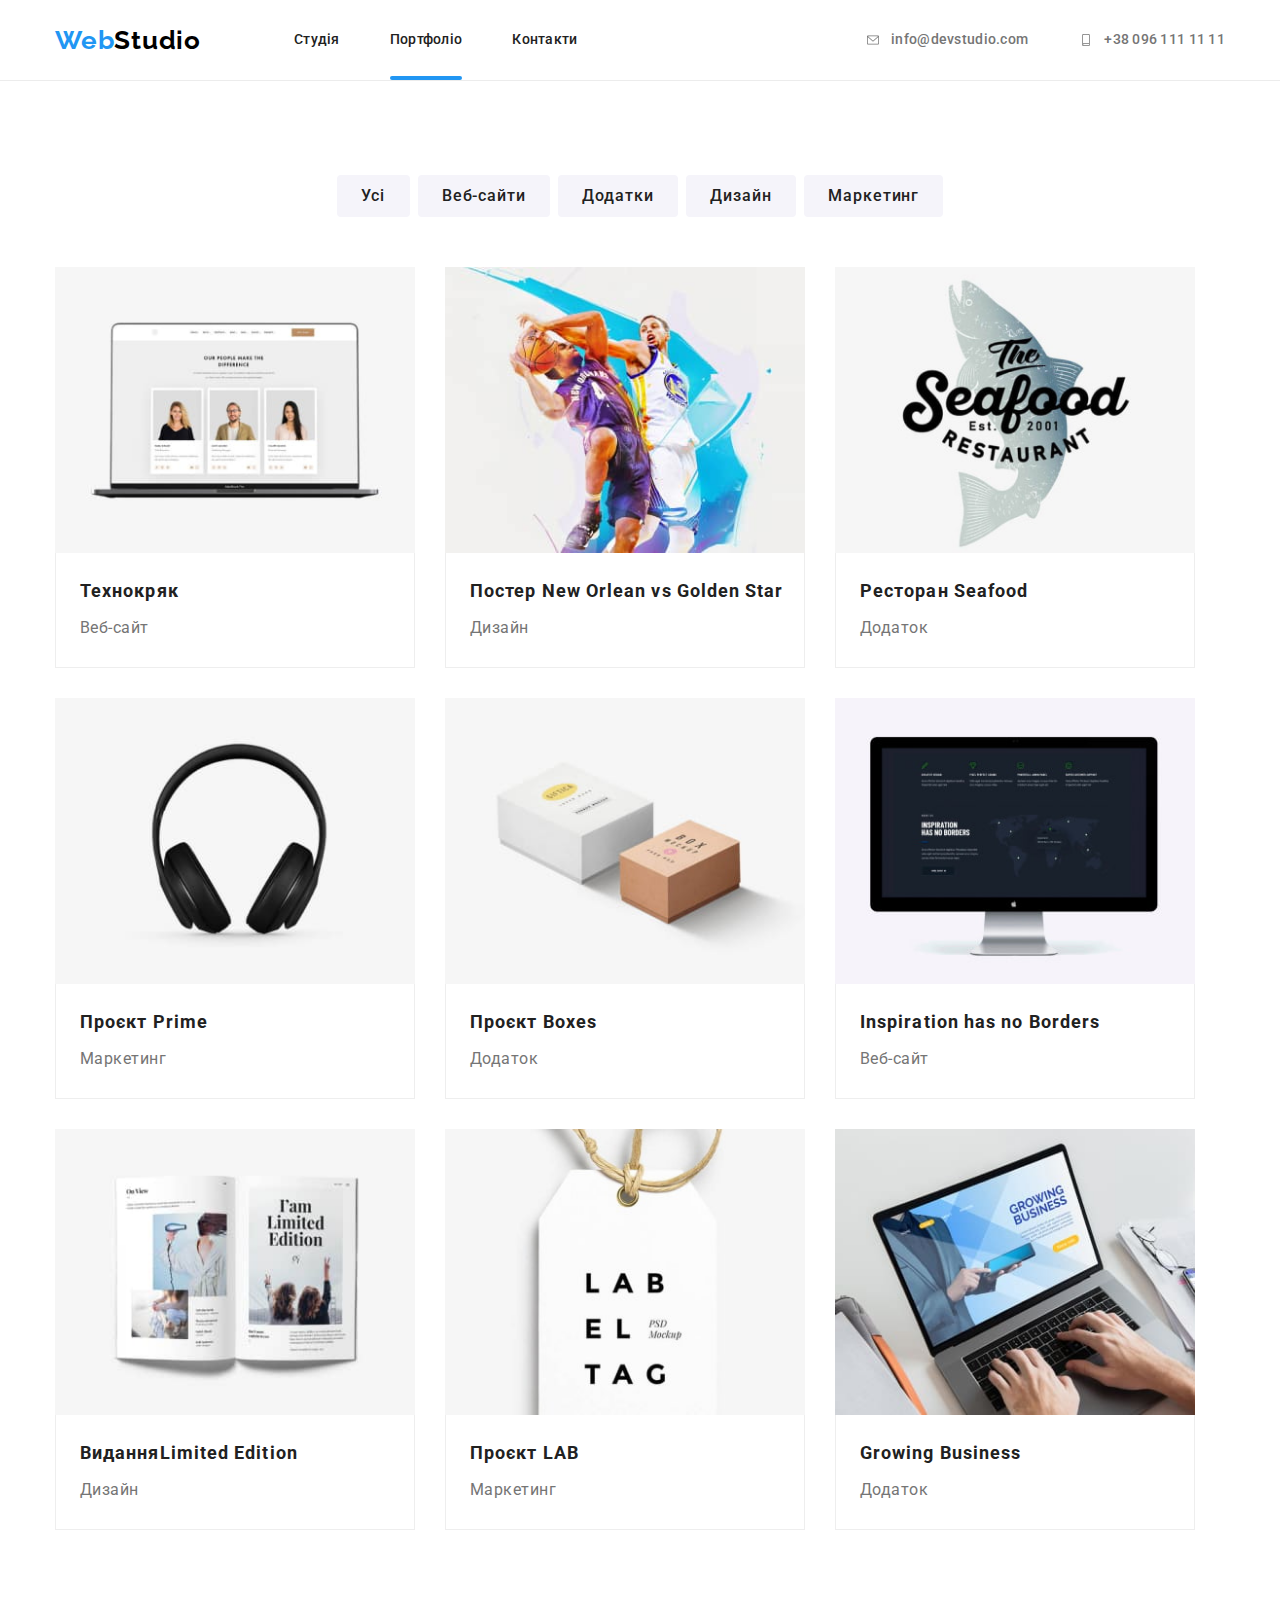
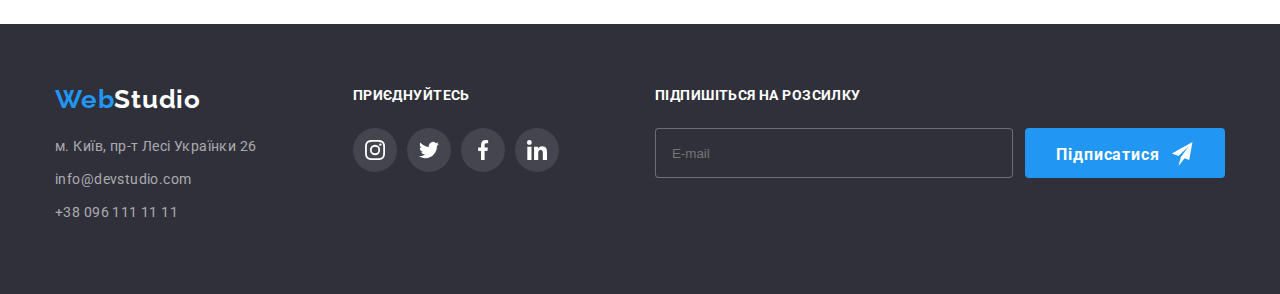
==== commit 2b150d74: "HW07_scss" ====
--- a/portfolio.html
+++ b/portfolio.html
@@ -11,12 +11,14 @@
       href="https://fonts.googleapis.com/css2?family=Raleway:wght@700&family=Roboto:wght@400;500;700;900&display=swap"
       rel="stylesheet"
     />
-    <link rel="stylesheet" href="./css/style.css" />
+
+    <link rel="stylesheet" href="./css/main.min.css" />
+    <!--<link rel="stylesheet" href="./css/style.css" />-->
   </head>
   <body>
     <header class="header">
       <nav class="container nav">
-        <a href="./index.html" class="logo link">Web<span class="logo logo--dark">Studio</span></a>
+        <a href="./index.html" class="logo link">Web<span class="logo-dark">Studio</span></a>
 
         <ul class="nav-site list">
           <li class="nav-site__item">
@@ -58,19 +60,19 @@
           <!-- <div class="filter-button">-->
           <ul class="filter-list list">
             <li class="filter-list__item">
-              <button type="button" class="button button--portfolio">Усі</button>
-            </li>
-            <li class="filter-list__item">
-              <button type="button" class="button button--portfolio">Веб-сайти</button>
-            </li>
-            <li class="filter-list__item">
-              <button type="button" class="button button--portfolio">Додатки</button>
-            </li>
-            <li class="filter-list__item">
-              <button type="button" class="button button--portfolio">Дизайн</button>
-            </li>
-            <li class="filter-list__item">
-              <button type="button" class="button button--portfolio">Маркетинг</button>
+              <button type="button" class="button-portfolio">Усі</button>
+            </li>
+            <li class="filter-list__item">
+              <button type="button" class="button-portfolio">Веб-сайти</button>
+            </li>
+            <li class="filter-list__item">
+              <button type="button" class="button-portfolio">Додатки</button>
+            </li>
+            <li class="filter-list__item">
+              <button type="button" class="button-portfolio">Дизайн</button>
+            </li>
+            <li class="filter-list__item">
+              <button type="button" class="button-portfolio">Маркетинг</button>
             </li>
           </ul>
           <!--</div>-->
@@ -278,7 +280,7 @@
       <div class="container footer-info">
         <address class="address-footer">
           <a href="./index.html" class="logo address-footer__logo link"
-            >Web<span class="logo logo--white">Studio</span></a
+            >Web<span class="logo-white">Studio</span></a
           >
           <!----->
           <!--<address>-->
@@ -303,28 +305,28 @@
             <!--Оформление иконок соцсетей */-->
             <ul class="social-icon list">
               <li>
-                <a href="" class="social-icon__link social-icon__link--footer-bcg">
+                <a href="" class="social-icon__link--footer-bcg">
                   <svg class="footer-icon__svg">
                     <use href="./images/icon.svg#instagram"></use>
                   </svg>
                 </a>
               </li>
               <li>
-                <a href="" class="social-icon__link social-icon__link--footer-bcg">
+                <a href="" class="social-icon__link--footer-bcg">
                   <svg class="footer-icon__svg">
                     <use href="./images/icon.svg#twitter"></use>
                   </svg>
                 </a>
               </li>
               <li>
-                <a href="" class="social-icon__link social-icon__link--footer-bcg">
+                <a href="" class="social-icon__link--footer-bcg">
                   <svg class="footer-icon__svg">
                     <use href="./images/icon.svg#facebook"></use>
                   </svg>
                 </a>
               </li>
               <li>
-                <a href="" class="social-icon__link social-icon__link--footer-bcg">
+                <a href="" class="social-icon__link--footer-bcg">
                   <svg class="footer-icon__svg">
                     <use href="./images/icon.svg#linkedin"></use>
                   </svg>
@@ -345,7 +347,7 @@
               id="footer_user_email"
               placeholder="E-mail"
             />
-            <button type="submit" class="button button--footer-forma">
+            <button type="submit" class="footer-forma__button">
               підписатися<svg class="footer-forma__send-icon" width="24" height="24">
                 <use href="./images/icon.svg#icon-send"></use>
               </svg>
--- a/css/main.min.css
+++ b/css/main.min.css
@@ -0,0 +1 @@
+:root{--primary-text-color: #212121;--second-text-color: #757575;--primary-white-color: #ffffff;--second-white-color: rgba(255, 255, 255, 0.6);--accent-text-color: #2196f3;--primary-bg-color: #ffffff;--second-bg-color: #f5f4fa;--background-hf-color: #2f303a;--logo-studioh-color: #000000;--border-line-color: #ececec;--portfolio-list-gap: 30px;--card-outline-color: #eeeeee;--icon-color: #afb1b8;--animation-transform: 250ms cubic-bezier(0.4, 0, 0.2, 1)}.visually-hidden{position:absolute;white-space:nowrap;width:1px;height:1px;overflow:hidden;border:0;padding:0;clip:rect(0 0 0 0);-webkit-clip-path:inset(50%);clip-path:inset(50%);margin:-1px}html{-webkit-box-sizing:border-box;box-sizing:border-box}*,*:before,*:after{-webkit-box-sizing:inherit;box-sizing:inherit}body{font-family:Roboto,sans-serif;color:var(--primary-text-color);margin:0}.logo,.logo-white,.logo-dark{font-family:"Raleway";font-weight:700;font-size:26px;line-height:1.19;letter-spacing:.03em;color:var(--accent-text-color)}.button,.button-modal,.footer-forma__button,.button-portfolio,.button-hero{display:block;margin:auto;font-family:inherit;font-size:16px;text-align:center;border-color:rgba(0,0,0,0);border-radius:4px;background-color:var(--second-bg-color);letter-spacing:.06em;cursor:pointer}.social-icon{display:-webkit-box;display:-ms-flexbox;display:flex;-webkit-box-pack:center;-ms-flex-pack:center;justify-content:center;gap:10px}.social-icon__link,.social-icon__link--footer-bcg,.social-icon__link--bcg{display:-webkit-box;display:-ms-flexbox;display:flex;-webkit-box-pack:center;-ms-flex-pack:center;justify-content:center;-webkit-box-align:center;-ms-flex-align:center;align-items:center;border-radius:50%;width:44px;height:44px;cursor:pointer;-webkit-transition:background-color var(--animation-transform);transition:background-color var(--animation-transform)}h1,h2,h3,h4,h5,h6,ul,p{margin:0}img{display:block;max-width:100%;height:auto}.list{list-style:none;padding:0;margin:0}.link{text-decoration:none}.container{margin:0 auto;margin-left:auto;margin-right:auto;margin-top:auto;width:1200px;padding-left:15px;padding-right:15px}.section{padding-top:94px;padding-bottom:94px}.section.no-padding{padding-bottom:0}.section-title{margin-top:0;margin-bottom:50px;font-weight:700;font-size:36px;line-height:1.167;text-align:center;letter-spacing:.03em}.header{background-color:var(--primary-bg-color);border-bottom-width:1px;border-bottom-style:solid;border-bottom-color:var(--border-line-color)}.logo-dark{color:var(--logo-studioh-color)}.nav{display:-webkit-box;display:-ms-flexbox;display:flex;-webkit-box-align:center;-ms-flex-align:center;align-items:center}.nav-site__item{position:relative}.current::after{content:" ";display:block;position:absolute;left:0;bottom:0;width:100%;height:4px;background:var(--accent-text-color);border-radius:2px}.nav-site{padding:0;margin:0;display:-webkit-box;display:-ms-flexbox;display:flex;-webkit-box-sizing:border-box;box-sizing:border-box;margin-left:93px}.nav-site__item+.nav-site__item{margin-left:50px}.nav-site__link{display:block;padding-top:32px;padding-bottom:32px;color:var(--primary-text-color);font-weight:500;font-size:14px;line-height:1.14;letter-spacing:.02em}.nav-contacts{display:-webkit-box;display:-ms-flexbox;display:flex;margin-left:auto;-webkit-box-pack:center;-ms-flex-pack:center;justify-content:center;-webkit-box-align:center;-ms-flex-align:center;align-items:center}.nav-contacts__link{margin:0;padding:0;display:-webkit-box;display:-ms-flexbox;display:flex;-webkit-box-pack:center;-ms-flex-pack:center;justify-content:center;-webkit-box-align:center;-ms-flex-align:center;align-items:center;gap:10px}.nav-contacts__icon{fill:var(--second-text-color)}.nav-contacts__item+.nav-contacts__item{margin-left:50px}.nav-contacts__link{padding-top:32px;padding-bottom:32px;font-weight:500;font-size:14px;line-height:1.14;letter-spacing:.02em;color:var(--second-text-color)}.nav-site__link:hover,.nav-site__link:focus{color:var(--accent-text-color);-webkit-transition:color var(--animation-transform);transition:color var(--animation-transform)}.nav-contacts__link:hover,.nav-contacts__link:focus{color:var(--accent-text-color);-webkit-transition:color var(--animation-transform);transition:color var(--animation-transform)}.nav-contacts__link:hover .nav-contacts__icon,.nav-contacts__link:focus .nav-contacts__icon{fill:var(--accent-text-color)}.hero-section{text-align:center;padding-bottom:200px;padding-top:200px;background-color:var(--background-hf-color)}.hero-section.overlay{max-width:1600px;height:600px;margin-left:auto;margin-right:auto;background-image:-webkit-gradient(linear, left top, right top, from(rgba(47, 48, 58, 0.4)), to(rgba(47, 48, 58, 0.4))),url("../images/bgn/hero-bgn.jpg");background-image:linear-gradient(to right, rgba(47, 48, 58, 0.4), rgba(47, 48, 58, 0.4)),url("../images/bgn/hero-bgn.jpg");background-repeat:no-repeat;background-size:cover;background-position:center}.hero-title{display:block;margin:auto;margin-top:0;margin-bottom:30px;width:696px;font-weight:900;font-size:44px;line-height:1.36;letter-spacing:.06em;text-transform:uppercase;color:var(--primary-white-color)}.button-hero{text-align:center;font-weight:700;line-height:1.88;letter-spacing:.06em;color:var(--primary-white-color);background-color:var(--accent-text-color);padding:10px 32px;min-width:216px}.features-list{display:-webkit-box;display:-ms-flexbox;display:flex;gap:30px}.features-list__item{-ms-flex-preferred-size:270px;flex-basis:270px}.features-content__title{margin-top:0;margin-bottom:10px;font-weight:700;font-size:14px;line-height:1.14;letter-spacing:.03em;text-transform:uppercase}.features-content__description{font-size:14px;line-height:1.7;color:var(--second-text-color);letter-spacing:.03em}.features-thumb{background-color:var(--second-bg-color);border-radius:4px;text-align:center;margin-bottom:30px}.work-list{display:-webkit-box;display:-ms-flexbox;display:flex;gap:30px}.work-list__item{-ms-flex-preferred-size:370px;flex-basis:370px;position:relative}.work-list__description{position:absolute;display:block;bottom:0;left:0;width:100%;height:70px;padding:27px;font-size:14px;font-weight:700;line-height:1.1428571429;text-align:center;text-transform:uppercase;background-color:rgba(47,48,58,.8);color:var(--primary-white-color)}.cards-team{background-color:var(--second-bg-color);text-align:center}.cards-team-list{display:-webkit-box;display:-ms-flexbox;display:flex;gap:30px}.cards-team-list__item{-ms-flex-preferred-size:270px;flex-basis:270px;background-color:var(--primary-white-color)}.team-info{display:block;padding-top:30px;padding-bottom:30px;border-bottom-left-radius:4px;border-bottom-right-radius:4px;border-top:none;-webkit-box-shadow:0 4px 4px rgba(0,0,0,.25);box-shadow:0 4px 4px rgba(0,0,0,.25)}.team-content{margin-bottom:16px;text-align:center}.team-content__title{padding-bottom:10px;font-weight:500;font-size:16px;line-height:1.19;letter-spacing:.03em;text-align:center}.team-content__description{font-weight:400;font-size:16px;line-height:1.19;letter-spacing:.03em;color:var(--second-text-color)}.social-icon__link--bcg{background-color:var(--primary-bg-color)}.social-icon__link--bcg .social-icon__item{width:20px;height:20px;fill:var(--icon-color);-webkit-transition:fill var(--animation-transform);transition:fill var(--animation-transform)}.social-icon__link--bcg:hover,.social-icon__link--bcg:focus{background-color:var(--accent-text-color)}.social-icon__link--bcg:hover .social-icon__item,.social-icon__link--bcg:focus .social-icon__item{fill:var(--primary-white-color)}.clients-icon{display:-webkit-box;display:-ms-flexbox;display:flex;-webkit-box-pack:center;-ms-flex-pack:center;justify-content:center;gap:30px}.clients-icon__link{display:-webkit-box;display:-ms-flexbox;display:flex;-webkit-box-pack:center;-ms-flex-pack:center;justify-content:center;-webkit-box-align:center;-ms-flex-align:center;align-items:center;border:1px solid var(--icon-color);border-radius:4px;width:170px;height:92px;cursor:pointer;-webkit-transition:border var(--animation-transform);transition:border var(--animation-transform)}.clients-icon__link .clients-icon__svg{width:106px;height:60px;fill:var(--icon-color);-webkit-transition:fill var(--animation-transform);transition:fill var(--animation-transform)}.clients-icon__link:hover,.clients-icon__link:focus{border:1px solid var(--accent-text-color)}.clients-icon__link:hover .clients-icon__svg,.clients-icon__link:focus .clients-icon__svg{fill:var(--accent-text-color)}.filter-list{display:-webkit-box;display:-ms-flexbox;display:flex;-webkit-box-pack:center;-ms-flex-pack:center;justify-content:center;margin-bottom:50px}.filter-list__item+.filter-list__item{margin-left:8px}.button-portfolio{padding:6px 22px;min-width:73px;font-weight:500;line-height:1.63;color:var(--primary-text-color);-webkit-transition:color var(--animation-transform),background-color var(--animation-transform),-webkit-box-shadow var(--animation-transform);transition:color var(--animation-transform),background-color var(--animation-transform),-webkit-box-shadow var(--animation-transform);transition:color var(--animation-transform),background-color var(--animation-transform),box-shadow var(--animation-transform);transition:color var(--animation-transform),background-color var(--animation-transform),box-shadow var(--animation-transform),-webkit-box-shadow var(--animation-transform)}.button-portfolio:hover,.button-portfolio:focus{color:var(--primary-white-color);background-color:var(--accent-text-color);-webkit-box-shadow:0 2px 2px rgba(0,0,0,.12),0 1px 2px rgba(0,0,0,.08),0 3px 1px rgba(0,0,0,.1);box-shadow:0 2px 2px rgba(0,0,0,.12),0 1px 2px rgba(0,0,0,.08),0 3px 1px rgba(0,0,0,.1)}.portfolio-list{padding:0;margin:0;display:-webkit-box;display:-ms-flexbox;display:flex;-ms-flex-wrap:wrap;flex-wrap:wrap;margin-top:calc(-1*var(--portfolio-list-gap));margin-left:calc(-1*var(--portfolio-list-gap))}.portfolio-list__item{-ms-flex-preferred-size:360px;flex-basis:360px;margin-top:var(--portfolio-list-gap);margin-left:var(--portfolio-list-gap)}.portfolio-content{padding-top:20px;padding-bottom:24px;padding-left:24px;border:1px solid var(--card-outline-color);border-top:none;-webkit-transition:-webkit-box-shadow var(--animation-transform);transition:-webkit-box-shadow var(--animation-transform);transition:box-shadow var(--animation-transform);transition:box-shadow var(--animation-transform), -webkit-box-shadow var(--animation-transform)}.portfolio-content__title{font-weight:700;font-size:18px;line-height:2;letter-spacing:.06em;color:var(--primary-text-color)}.portfolio-content__description{margin-top:4px;font-size:16px;line-height:1.875;letter-spacing:.03em;color:var(--second-text-color)}.portfolio-list__link:hover .portfolio-content,.portfolio-list__link:focus .portfolio-content{-webkit-box-shadow:0 4px 4px rgba(0,0,0,.12);box-shadow:0 4px 4px rgba(0,0,0,.12)}.overlay-card{position:relative;overflow:hidden}.overlay-portfolio{position:absolute;top:0;left:0;-webkit-transform:translateY(100%);transform:translateY(100%);width:100%;height:100%;display:-webkit-box;display:-ms-flexbox;display:flex;-webkit-box-align:center;-ms-flex-align:center;align-items:center;padding-left:24px;padding-right:24px;padding-top:63px;padding-bottom:63px;font-weight:400;font-size:18px;line-height:1.5555555556;color:var(--primary-white-color);background-color:rgba(33,150,243,.9);-webkit-backdrop-filter:blur(3px);backdrop-filter:blur(3px);-webkit-transition:-webkit-transform var(--animation-transform);transition:-webkit-transform var(--animation-transform);transition:transform var(--animation-transform);transition:transform var(--animation-transform), -webkit-transform var(--animation-transform);-webkit-user-select:none;-moz-user-select:none;-ms-user-select:none;user-select:none}.portfolio-list__item:hover .overlay-portfolio{-webkit-transform:translateY(0);transform:translateY(0)}.footer{background-color:var(--background-hf-color);padding-top:60px;padding-bottom:60px}.footer-info{display:-webkit-box;display:-ms-flexbox;display:flex;-webkit-box-pack:justify;-ms-flex-pack:justify;justify-content:space-between}.address-footer__logo{display:block;margin-bottom:20px;font-style:normal}.logo-white{color:var(--primary-white-color)}.address-footer__link{display:block;margin-bottom:9px;font-style:normal;font-size:14px;line-height:1.71;letter-spacing:.03em;color:var(--primary-white-color)}.address-footer__link{color:var(--second-white-color);-webkit-transition:color var(--animation-transform);transition:color var(--animation-transform)}.address-footer__link:hover,.address-footer__link:focus{color:var(--accent-text-color)}.footer-icon__title{font-style:normal;font-size:14px;font-weight:700;line-height:1.71;letter-spacing:.03em;color:var(--primary-white-color);text-transform:uppercase;margin-bottom:20px}.social-icon__link--footer-bcg{background-color:rgba(255,255,255,.1)}.social-icon__link--footer-bcg:hover,.social-icon__link--footer-bcg:focus{background-color:var(--accent-text-color)}.footer-icon__svg{width:20px;height:20px;fill:var(--primary-white-color);-webkit-transition:fill var(--animation-transform);transition:fill var(--animation-transform)}.footer-forma{width:570px}.footer-forma__content{display:-webkit-box;display:-ms-flexbox;display:flex;margin:0;padding:0}.footer-forma__title{font-style:normal;font-size:14px;font-weight:700;line-height:1.71;letter-spacing:.03em;color:var(--primary-white-color);text-transform:uppercase;margin-bottom:20px}.footer-forma__field{padding:0;margin-right:12px;width:358px;height:50px;padding-left:16px;background-color:var(--background-hf-color);border:1px solid rgba(255,255,255,.3);color:rgba(255,255,255,.6);border-radius:4px}.footer-forma__send-icon{margin-left:10px;-webkit-transform:translate(0, 25%);transform:translate(0, 25%);fill:var(--primary-white-color)}.footer-forma__button{padding:0;width:200px;height:50px;font-weight:700;line-height:1.875;color:var(--primary-white-color);text-transform:capitalize;background-color:var(--accent-text-color)}.backdrop{position:fixed;top:0;left:0;width:100%;height:100%;background-color:rgba(0,0,0,.2);-webkit-backdrop-filter:blur(2px);backdrop-filter:blur(2px);opacity:1;-webkit-transition:opacity var(--animation-transform),visibility var(--animation-transform);transition:opacity var(--animation-transform),visibility var(--animation-transform)}.backdrop.is-hidden{opacity:0;visibility:hidden;pointer-events:none}.modal{position:absolute;top:50%;left:50%;width:528px;background-color:#fff;border-radius:4px;-webkit-box-shadow:0 4px 4px rgba(0,0,0,.25);box-shadow:0 4px 4px rgba(0,0,0,.25);-webkit-transform:translate(-50%, -50%) scale(1);transform:translate(-50%, -50%) scale(1);-webkit-transition:-webkit-box-shadow var(--animation-transform),-webkit-transform var(--animation-transform);transition:-webkit-box-shadow var(--animation-transform),-webkit-transform var(--animation-transform);transition:box-shadow var(--animation-transform),transform var(--animation-transform);transition:box-shadow var(--animation-transform),transform var(--animation-transform),-webkit-box-shadow var(--animation-transform),-webkit-transform var(--animation-transform)}.backdrop.is-hidden .modal{-webkit-transform:translate(-50%, -50%) scale(0.5);transform:translate(-50%, -50%) scale(0.5);-webkit-box-shadow:0 4px 4px rgba(0,0,0,.25);box-shadow:0 4px 4px rgba(0,0,0,.25);-webkit-transition:-webkit-box-shadow var(--animation-transform),-webkit-transform var(--animation-transform);transition:-webkit-box-shadow var(--animation-transform),-webkit-transform var(--animation-transform);transition:box-shadow var(--animation-transform),transform var(--animation-transform);transition:box-shadow var(--animation-transform),transform var(--animation-transform),-webkit-box-shadow var(--animation-transform),-webkit-transform var(--animation-transform)}.modal__btn{position:absolute;top:8px;right:8px;padding:0;margin:0;display:-webkit-inline-box;display:-ms-inline-flexbox;display:inline-flex;-webkit-box-align:center;-ms-flex-align:center;align-items:center;-webkit-box-pack:center;-ms-flex-pack:center;justify-content:center;width:30px;height:30px;border-radius:50%;background-color:rgba(0,0,0,0);border:1px solid rgba(0,0,0,.1);cursor:pointer}.modal__btn-icon{fill:var(--logo-studioh-color)}.modal__btn:focus .modal__btn-icon,.modal__btn:hover .modal__btn-icon{fill:var(--accent-text-color);-webkit-transition:fill var(--animation-transform);transition:fill var(--animation-transform)}.modal__strong-text{display:block;padding-top:40px;text-align:center;color:var(--primary-text-color);font-weight:700;font-size:20px;line-height:1.172;margin-bottom:10px}.modal-form{padding-left:40px;padding-right:40px}.modal-form-group{display:block}.modal-form-message{display:block;padding-left:16px;padding-top:12px;font-size:12px;line-height:1.1716666667}.modal-form-label{display:block;margin-top:10px;margin-bottom:4px;font-weight:400;font-size:12px;font-weight:400;line-height:1.1471428571;color:var(--second-text-color)}.modal-form-wrapper{position:relative}.modal-form-icon{position:absolute;top:0;left:0;left:12px;-webkit-transform:translateY(50%);transform:translateY(50%);cursor:pointer}.modal-form-field{width:100%;height:40px;padding-left:42px;border:1px solid rgba(33,33,33,.2);border-radius:4px;outline:1px solid rgba(0,0,0,0);outline-offset:-1px;-webkit-transition:outline var(--animation-transform),-webkit-box-shadow var(--animation-transform);transition:outline var(--animation-transform),-webkit-box-shadow var(--animation-transform);transition:outline var(--animation-transform),box-shadow var(--animation-transform);transition:outline var(--animation-transform),box-shadow var(--animation-transform),-webkit-box-shadow var(--animation-transform);cursor:pointer}.modal-form-field:hover,.modal-form-field:focus{outline-color:var(--accent-text-color);-webkit-box-shadow:0 4px 4px rgba(0,0,0,.25);box-shadow:0 4px 4px rgba(0,0,0,.25)}.modal-form-field:hover+.modal-form-icon,.modal-form-field:focus+.modal-form-icon{fill:var(--accent-text-color)}.modal-form-message{width:448px;font-weight:400;font-size:12px;font-weight:400;font-size:12px;color:rgba(117,117,117,.5);border:1px solid rgba(33,33,33,.2);border-radius:4px;outline:1px solid rgba(0,0,0,0);text-shadow:0 4px 4px rgba(0,0,0,.25);-webkit-transition:outline var(--animation-transform),-webkit-box-shadow var(--animation-transform);transition:outline var(--animation-transform),-webkit-box-shadow var(--animation-transform);transition:outline var(--animation-transform),box-shadow var(--animation-transform);transition:outline var(--animation-transform),box-shadow var(--animation-transform),-webkit-box-shadow var(--animation-transform);cursor:pointer}.modal-form-message:hover,.modal-form-message:focus{outline-color:var(--accent-text-color);text-shadow:0 4px 4px rgba(0,0,0,.25);-webkit-box-shadow:0 4px 4px rgba(0,0,0,.25);box-shadow:0 4px 4px rgba(0,0,0,.25)}.modal-user-agreement{display:-webkit-box;display:-ms-flexbox;display:flex;margin:auto;gap:8.38px;width:425px;-webkit-box-align:center;-ms-flex-align:center;align-items:center;margin-top:20px;margin-bottom:30px}.modal-form-checkbox{-webkit-appearance:none;-moz-appearance:none;appearance:none;width:16px;height:15px;outline:2px solid rgba(0,0,0,0);outline-offset:-2px;border:2px solid var(--logo-studioh-color);border-radius:4px;background-position:center;background-repeat:no-repeat;background-size:0;-webkit-transition:background-size var(--animation-transform),background-color var(--animation-transform),outline var(--animation-transform);transition:background-size var(--animation-transform),background-color var(--animation-transform),outline var(--animation-transform)}.modal-form-checkbox:checked{border:2px solid var(--accent-text-color);background-color:var(--accent-text-color);background-size:11px 8px;background-image:url("data:image/svg+xml,%3Csvg width='13' height='10' viewBox='0 0 13 10' fill='none' xmlns='http://www.w3.org/2000/svg'%3E%3Cpath d='M1.95703 4.75166L1.88825 4.68604L1.81923 4.75141L0.93123 5.59258L0.854858 5.66492L0.930974 5.73753L4.42671 9.07236L4.49574 9.1382L4.56476 9.07236L12.069 1.91352L12.1449 1.84116L12.069 1.76881L11.1873 0.927644L11.1183 0.861826L11.0493 0.927611L4.49577 7.17353L1.95703 4.75166Z' fill='white' stroke='white' stroke-width='0.2'/%3E%3C/svg%3E%0A")}.user-agreement-text{font-weight:400;font-size:14px;line-height:1.7142857143;color:var(--second-text-color)}.user-condition-link{color:var(--accent-text-color)}.button-modal{margin-bottom:40px;width:200px;height:50px;font-weight:700;line-height:1.875;color:var(--primary-white-color);background-color:var(--accent-text-color);-webkit-box-shadow:0 4px 4px rgba(0,0,0,.25);box-shadow:0 4px 4px rgba(0,0,0,.25)}/*# sourceMappingURL=main.min.css.map */--- a/css/style.css
+++ b/css/style.css
@@ -6,7 +6,7 @@
 /* page background: #F5F5F5 */
 /* Section Наша команда #F5F4FA */
 /* Section Hero background #2F303A */
-
+/*
 :root {
   --primary-text-color: #212121;
   --second-text-color: #757575;
@@ -64,9 +64,9 @@
 .link {
   text-decoration: none;
 }
-
+*/
 /*******************************************************************************************************************************************/
-/* Для приховування заголовку */
+/* Для приховування заголовку
 .visually-hidden {
   position: absolute;
   white-space: nowrap;
@@ -79,6 +79,9 @@
   clip-path: inset(50%);
   margin: -1px;
 }
+*/
+
+/*
 .container {
   margin: 0 auto;
   margin-left: auto;
@@ -88,8 +91,9 @@
   padding-left: 15px;
   padding-right: 15px;
 }
-
-/* Section  */
+*/
+
+/* Section  
 .section {
   padding-top: 94px;
   padding-bottom: 94px;
@@ -106,8 +110,10 @@
   text-align: center;
   letter-spacing: 0.03em;
 }
-
-/* Логотип у header and footer */
+*/
+
+/* 
+Логотип у header and footer 
 .logo {
   font-family: "Raleway";
   font-weight: 700;
@@ -116,8 +122,9 @@
   letter-spacing: 0.03em;
   color: var(--accent-text-color);
 }
-
-/* button */
+*/
+
+/* button 
 .button {
   display: block;
   margin: auto;
@@ -129,10 +136,9 @@
   background-color: var(--second-bg-color);
   letter-spacing: 0.06em;
   cursor: pointer;
-}
-
-/* іконки соцмереж для cards-team і для footer - відмінність у background */
-
+}*/
+
+/* іконки соцмереж для cards-team і для footer - відмінність у background 
 .social-icon {
   display: flex;
   justify-content: center;
@@ -148,25 +154,24 @@
   cursor: pointer;
   transition: background-color var(--animation-transform);
 }
+*/
 
 /**************************************************************************************************************************/
 
-/******* header*****/
+/******* header
 .header {
   background-color: var(--primary-bg-color);
   border-bottom-width: 1px;
   border-bottom-style: solid;
   border-bottom-color: var(--border-line-color);
-}
+}*****/
+
+/***** Навігація по сайту 
+
 .nav {
   display: flex;
   align-items: center;
 }
-/****** Логотип у хедері - колip для studio  ******/
-.logo--dark {
-  color: var(--logo-studioh-color);
-}
-/***** Навігація по сайту ******/
 .nav-site__item {
   position: relative;
 }
@@ -203,10 +208,9 @@
   font-size: 14px;
   line-height: 1.14;
   letter-spacing: 0.02em;
-}
-
-/****** Контакти у хедері ******/
-
+}***/
+
+/****** Контакти у хедері 
 .nav-contacts {
   display: flex;
   margin-left: auto;
@@ -250,16 +254,16 @@
 .nav-contacts__link:hover .nav-contacts__icon,
 .nav-contacts__link:focus .nav-contacts__icon {
   fill: var(--accent-text-color);
-}
-
-/*************** section hero ********************/
+} ******/
+
+/*************** section hero
 .hero-section {
   text-align: center;
   padding-bottom: 200px;
   padding-top: 200px;
   background-color: var(--background-hf-color);
-}
-/************задання фону з градієнтом для hero**********/
+}********************/
+/************задання фону з градієнтом для hero
 .hero-section.overlay {
   max-width: 1600px;
   height: 600px;
@@ -270,8 +274,9 @@
   background-repeat: no-repeat;
   background-size: cover;
   background-position: center;
-  /*outline: 1px solid black;*/
-}
+}**********/
+
+/* 
 .hero-title {
   display: block;
   margin: auto;
@@ -284,9 +289,9 @@
   letter-spacing: 0.06em;
   text-transform: uppercase;
   color: var(--primary-white-color);
-}
-
-/* button in section Hero */
+}*/
+
+/* button in section Hero
 .button--hero {
   text-align: center;
   font-weight: 700;
@@ -296,9 +301,9 @@
   background-color: var(--accent-text-color);
   padding: 10px 32px;
   min-width: 216px;
-}
-
-/* features особливості рішень*/
+}*/
+
+/* features особливості рішень
 .features-list {
   display: flex;
   gap: 30px;
@@ -326,9 +331,9 @@
   border-radius: 4px;
   text-align: center;
   margin-bottom: 30px;
-}
-
-/* work Чим ми займаємось .work .title {}*/
+}*/
+
+/* work Чим ми займаємось 
 .work-list {
   display: flex;
   gap: 30px;
@@ -353,9 +358,9 @@
   text-transform: uppercase;
   background-color: rgba(47, 48, 58, 0.8);
   color: var(--primary-white-color);
-}
-
-/* team команда фон Наша Команда*/
+}*/
+
+/* team команда фон Наша Команда
 .cards-team {
   background-color: var(--second-bg-color);
   text-align: center;
@@ -397,9 +402,9 @@
   line-height: 1.19;
   letter-spacing: 0.03em;
   color: var(--second-text-color);
-}
-
-/* оформлення basground  іконок соцмереж for cards team*/
+}*/
+
+/* оформлення basground  іконок соцмереж for cards team
 .social-icon__link--bcg {
   background-color: var(--primary-bg-color);
 }
@@ -416,9 +421,9 @@
 .social-icon__link:hover .social-icon__item,
 .social-icon__link:focus .social-icon__item {
   fill: var(--primary-white-color);
-}
-
-/************************** Clients icon********************/
+}*/
+
+/************************** Clients icon
 .clients-icon {
   display: flex;
   justify-content: center;
@@ -449,11 +454,11 @@
 .clients-icon__link:hover .clients-icon__svg,
 .clients-icon__link:focus .clients-icon__svg {
   fill: var(--accent-text-color);
-}
+}********************/
 
 /* page Portfolio */
 
-/* fiter (buttons) for page Portfolio*/
+/* fiter (buttons) for page Portfolio
 .filter-list {
   display: flex;
   justify-content: center;
@@ -478,7 +483,9 @@
   background-color: var(--accent-text-color);
   box-shadow: 0 2px 2px rgba(0, 0, 0, 0.12), 0 1px 2px rgba(0, 0, 0, 0.08),
     0 3px 1px rgba(0, 0, 0, 0.1);
-}
+}*/
+
+/* portfolio -section
 
 .portfolio-list {
   padding: 0;
@@ -522,7 +529,6 @@
 .portfolio-list__link:hover .portfolio-content,
 .portfolio-list__link:focus .portfolio-content {
   box-shadow: 0 4px 4px rgba(0, 0, 0, 0.12);
-  /* transition: box-shadow var(--animation-transform);*/
 }
 
 .overlay-card {
@@ -555,10 +561,9 @@
 
 .portfolio-list__item:hover .overlay-portfolio {
   transform: translateY(0);
-  /*transition: transform var(--animation-transform);*/
-}
-
-/******footer******/
+}*/
+
+/******footer
 
 .footer {
   background-color: var(--background-hf-color);
@@ -569,8 +574,9 @@
 .footer-info {
   display: flex;
   justify-content: space-between;
-}
-/***** логотип у футері - перевизначення блоку logo ,кольору Studio****/
+}******/
+
+/***** логотип у футері - перевизначення блоку logo ,кольору Studio
 .address-footer__logo {
   display: block;
   margin-bottom: 20px;
@@ -578,8 +584,9 @@
 }
 .logo--white {
   color: var(--primary-white-color);
-}
-
+}****/
+
+/** address-footer
 .address-footer__link {
   display: block;
   margin-bottom: 9px;
@@ -598,15 +605,9 @@
 .address-footer__link:hover,
 .address-footer__link:focus {
   color: var(--accent-text-color);
-}
-
-/*
-.address-footer__link:hover .nav_contacts__list-icon,
-.address-footer__link:focus .nav_contacts__list-icon {
-  fill: var(--accent-text-color);
-  
-}
-  /*transition: fill var(--animation-transform);*/
+}**/
+
+/*footer-icon
 .footer-icon__title {
   font-style: normal;
   font-size: 14px;
@@ -616,8 +617,10 @@
   color: var(--primary-white-color);
   text-transform: uppercase;
   margin-bottom: 20px;
-}
+}*/
+
 /**оформлення basground  іконок соцмереж for footer**/
+/*social-icon
 .social-icon__link--footer-bcg {
   background-color: rgba(255, 255, 255, 0.1);
 }
@@ -630,9 +633,9 @@
 .social-icon__link:hover,
 .social-icon__link:focus {
   background-color: var(--accent-text-color);
-}
-
-/*** footer -forma ****/
+}*/
+
+/*** footer -forma 
 .footer-forma {
   width: 570px;
 }
@@ -665,7 +668,6 @@
   border-radius: 4px;
 }
 
-/* button--footer*/
 .button--footer-forma {
   padding: 0;
   width: 200px;
@@ -681,9 +683,10 @@
   margin-left: 10px;
   transform: translate(0, 25%);
   fill: var(--primary-white-color);
-}
+}**/
+
 /*********************/
-/* modal window*/
+/* modal window
 
 .backdrop {
   position: fixed;
@@ -707,7 +710,6 @@
   top: 50%;
   left: 50%;
   width: 528px;
-  /*min-height: 581px;*/
   background-color: #ffffff;
   border-radius: 4px;
   box-shadow: 0 4px 4px rgba(0, 0, 0, 0.25);
@@ -738,16 +740,17 @@
   cursor: pointer;
 }
 
+.modal-icon {
+  fill: var(--logo-studioh-color);
+}
+
 .modal__btn:focus .modal__icon-btn,
 .modal__btn:hover .modal__icon-btn {
   fill: var(--accent-text-color);
   transition: fill var(--animation-transform);
-}
-
-.modal-icon {
-  fill: var(--logo-studioh-color);
-}
-
+}**/
+
+/***
 .modal__strong-text {
   display: block;
   padding-top: 40px;
@@ -815,9 +818,9 @@
 .modal-form-field:focus {
   outline-color: var(--accent-text-color);
   box-shadow: 0 4px 4px rgba(0, 0, 0, 0.25);
-}
-
-/*** при фокусе на инпут сменить fill (цвет) иконки***/
+}**/
+
+/*** при фокусе на инпут сменить fill (цвет) 
 
 .modal-form-field:hover + .modal-form-icon,
 .modal-form-field:focus + .modal-form-icon {
@@ -845,7 +848,9 @@
   text-shadow: 0 4px 4px rgba(0, 0, 0, 0.25);
   box-shadow: 0 4px 4px rgba(0, 0, 0, 0.25);
 }
-
+иконки**/
+
+/**
 .modal-user-agreement {
   display: flex;
   margin: auto;
@@ -897,4 +902,4 @@
   color: var(--primary-white-color);
   background-color: var(--accent-text-color);
   box-shadow: 0 4px 4px rgba(0, 0, 0, 0.25);
-}
+}**/
